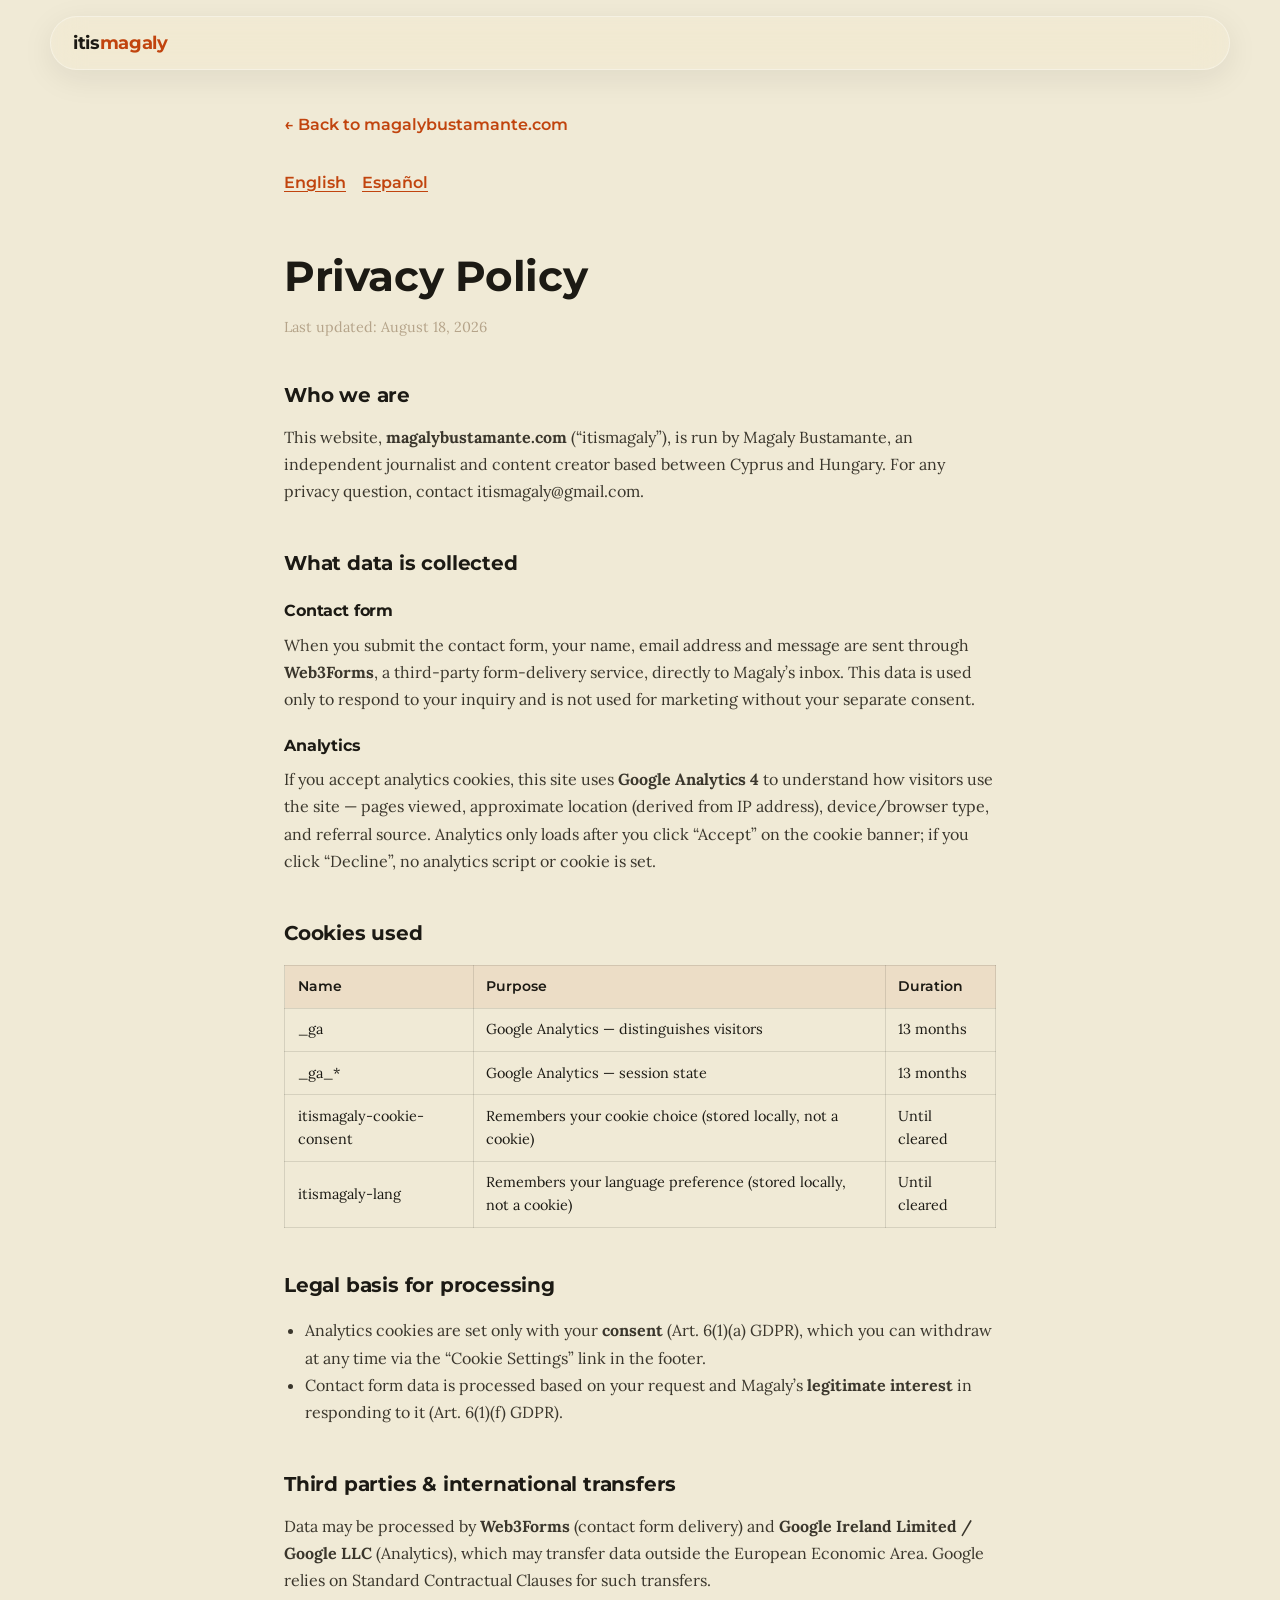
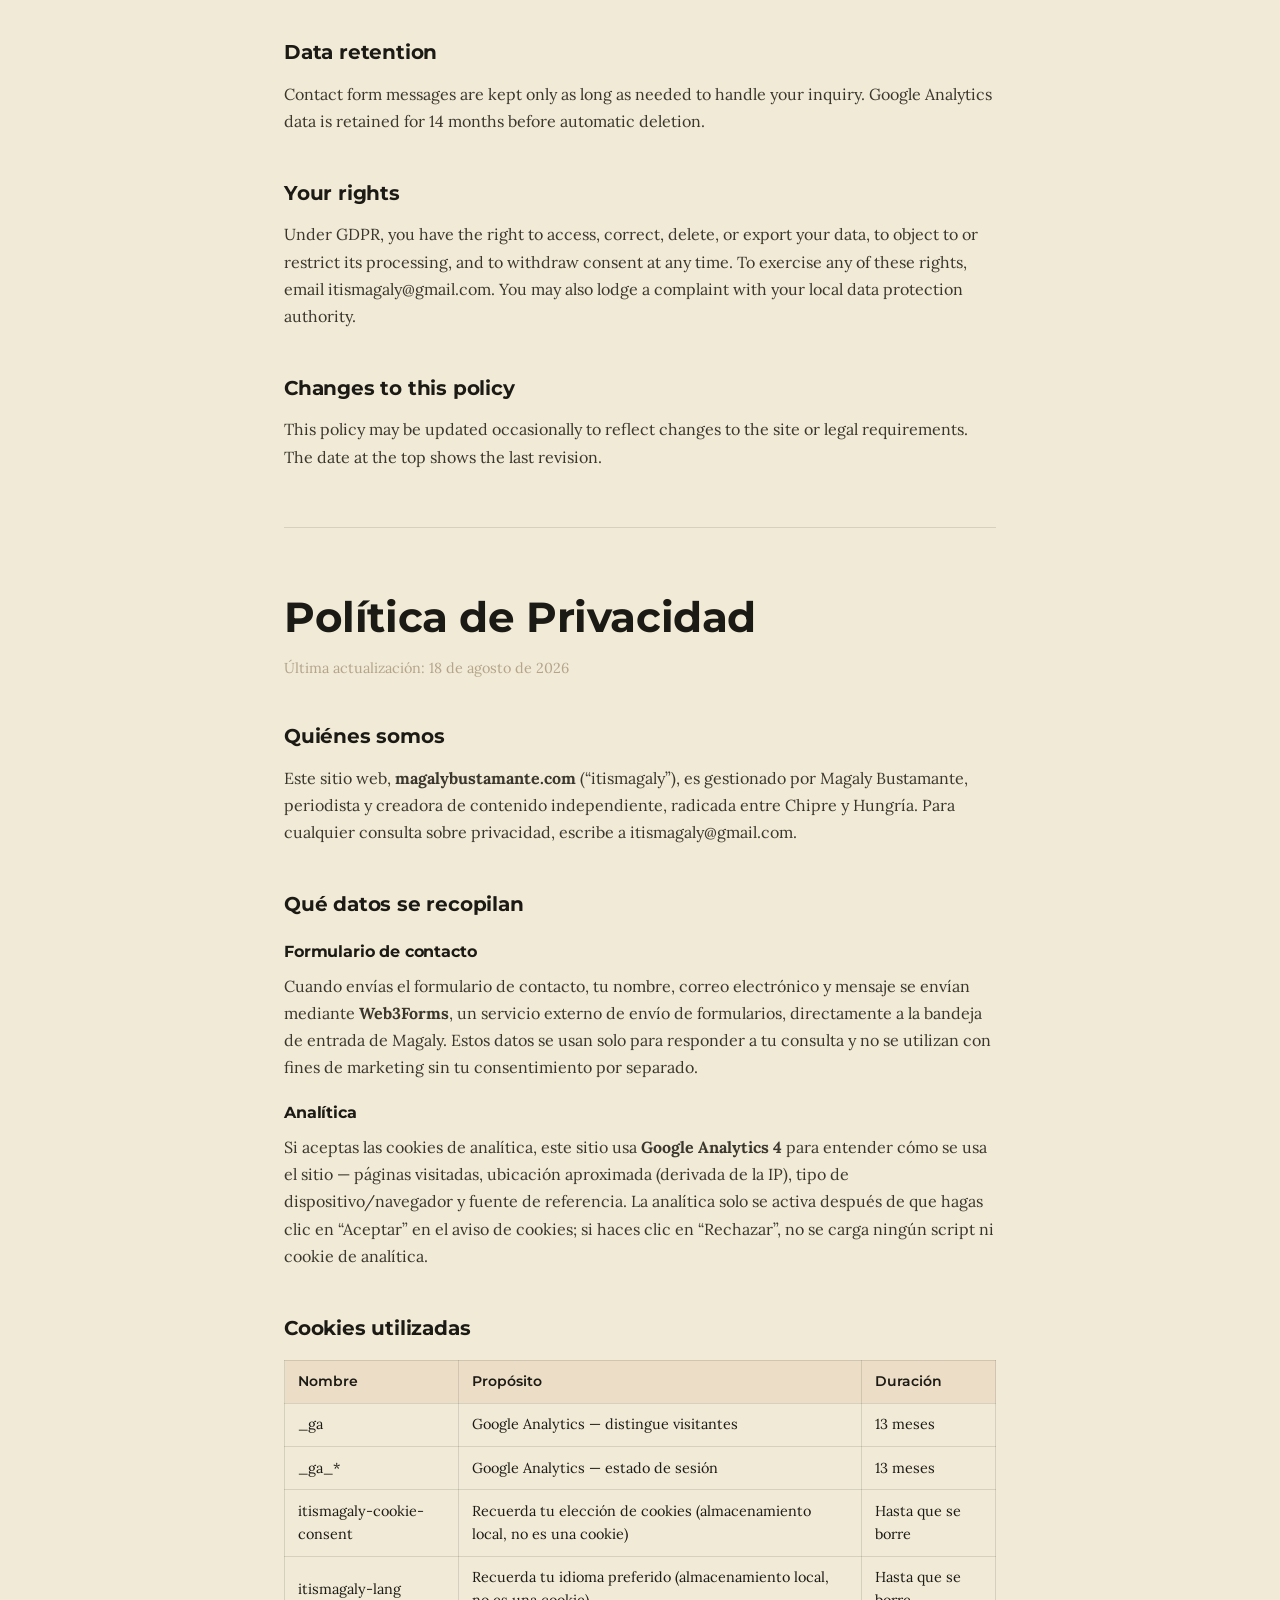
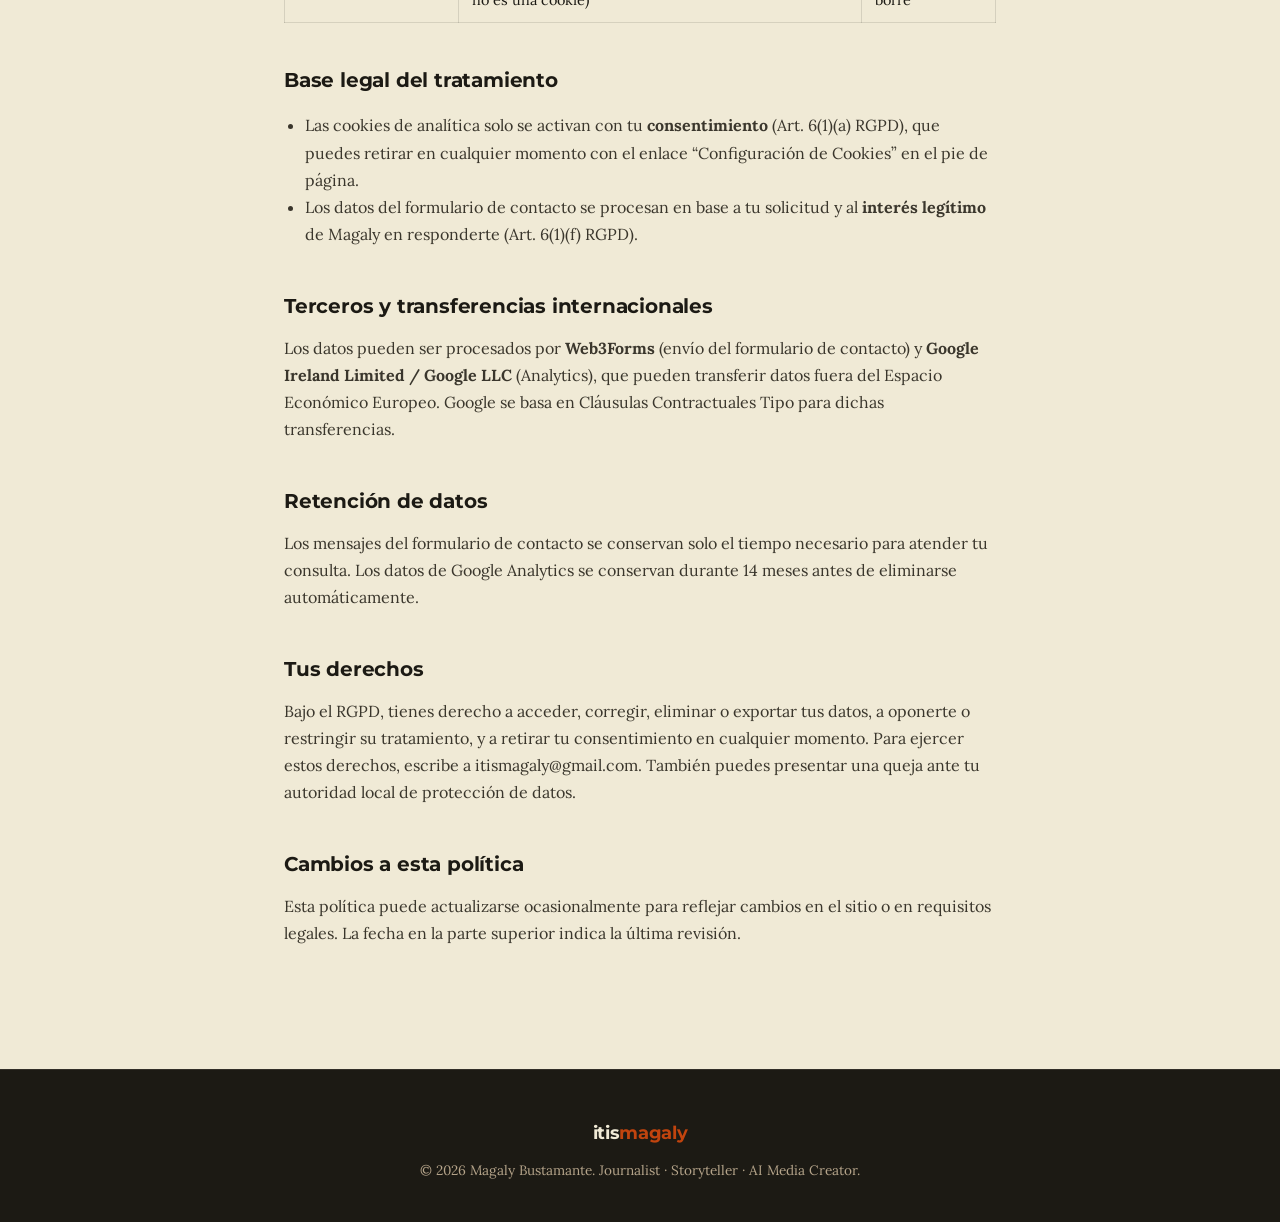
==== privacy.html @ 62719ede "Add GDPR cookie consent and Privacy Policy page Google Analytics now only loads after the visitor ex" ====
<!DOCTYPE html>
<html lang="en">
<head>
<meta charset="UTF-8">
<meta name="viewport" content="width=device-width, initial-scale=1.0">
<title>Privacy Policy — itismagaly</title>
<meta name="description" content="Privacy Policy and cookie information for magalybustamante.com — how Magaly Bustamante collects and uses your data.">
<meta name="robots" content="noindex, follow">
<link rel="canonical" href="https://www.magalybustamante.com/privacy.html">

<link rel="icon" href="/favicon.ico" sizes="any">
<link rel="icon" type="image/png" sizes="32x32" href="/assets/favicon/favicon-32x32.png">
<link rel="apple-touch-icon" sizes="180x180" href="/assets/favicon/apple-touch-icon.png">
<link rel="manifest" href="/site.webmanifest">
<meta name="theme-color" content="#1C1A14">

<link rel="preconnect" href="https://fonts.googleapis.com">
<link rel="preconnect" href="https://fonts.gstatic.com" crossorigin>
<link href="https://fonts.googleapis.com/css2?family=Montserrat:wght@400;500;600;700;800&family=Lora:ital,wght@0,400;0,500;1,400;1,500&display=swap" rel="stylesheet">
<link rel="stylesheet" href="styles.css">
<style>
  .legal-wrap { max-width: 760px; margin: 0 auto; padding: 7rem 1.5rem 5rem; }
  .legal-wrap h1 { font-family: var(--font-head); font-size: clamp(2rem, 4vw, 2.6rem); margin-bottom: 0.4rem; }
  .legal-updated { color: var(--sand); font-size: 0.9rem; margin-bottom: 2.5rem; }
  .lang-jump { display: flex; gap: 1rem; margin-bottom: 3rem; font-family: var(--font-head); font-weight: 600; }
  .lang-jump a { color: var(--terracotta); text-decoration: underline; text-underline-offset: 3px; }
  .legal-section { margin-bottom: 2.6rem; }
  .legal-section h2 { font-family: var(--font-head); font-size: 1.25rem; margin-bottom: 0.8rem; color: var(--ink); }
  .legal-section h3 { font-family: var(--font-head); font-size: 1rem; margin: 1.2rem 0 0.5rem; color: var(--ink); }
  .legal-section p, .legal-section li { line-height: 1.7; color: #3a362c; }
  .legal-section ul { padding-left: 1.3rem; }
  .legal-table { width: 100%; border-collapse: collapse; margin: 1rem 0; font-size: 0.9rem; }
  .legal-table th, .legal-table td { text-align: left; padding: 0.6rem 0.8rem; border: 1px solid rgba(28,26,20,0.12); }
  .legal-table th { background: rgba(193,68,14,0.08); font-family: var(--font-head); font-weight: 600; }
  .legal-divider { border: none; border-top: 1px solid rgba(28,26,20,0.12); margin: 3.5rem 0; }
  .back-link { display: inline-block; margin-bottom: 2rem; font-family: var(--font-head); font-weight: 600; color: var(--terracotta); }
</style>
</head>
<body>

<header class="nav-wrap">
  <nav class="nav glass" id="nav">
    <a href="/" class="logo">itis<span>magaly</span></a>
  </nav>
</header>

<main class="legal-wrap">
  <a href="/" class="back-link">&larr; Back to magalybustamante.com</a>

  <div class="lang-jump">
    <a href="#en">English</a>
    <a href="#es">Español</a>
  </div>

  <section id="en">
    <h1>Privacy Policy</h1>
    <p class="legal-updated">Last updated: August 18, 2026</p>

    <div class="legal-section">
      <h2>Who we are</h2>
      <p>This website, <strong>magalybustamante.com</strong> (&ldquo;itismagaly&rdquo;), is run by Magaly Bustamante, an independent journalist and content creator based between Cyprus and Hungary. For any privacy question, contact <a href="mailto:itismagaly@gmail.com">itismagaly@gmail.com</a>.</p>
    </div>

    <div class="legal-section">
      <h2>What data is collected</h2>
      <h3>Contact form</h3>
      <p>When you submit the contact form, your name, email address and message are sent through <strong>Web3Forms</strong>, a third-party form-delivery service, directly to Magaly&rsquo;s inbox. This data is used only to respond to your inquiry and is not used for marketing without your separate consent.</p>
      <h3>Analytics</h3>
      <p>If you accept analytics cookies, this site uses <strong>Google Analytics 4</strong> to understand how visitors use the site &mdash; pages viewed, approximate location (derived from IP address), device/browser type, and referral source. Analytics only loads after you click &ldquo;Accept&rdquo; on the cookie banner; if you click &ldquo;Decline&rdquo;, no analytics script or cookie is set.</p>
    </div>

    <div class="legal-section">
      <h2>Cookies used</h2>
      <table class="legal-table">
        <thead><tr><th>Name</th><th>Purpose</th><th>Duration</th></tr></thead>
        <tbody>
          <tr><td>_ga</td><td>Google Analytics — distinguishes visitors</td><td>13 months</td></tr>
          <tr><td>_ga_*</td><td>Google Analytics — session state</td><td>13 months</td></tr>
          <tr><td>itismagaly-cookie-consent</td><td>Remembers your cookie choice (stored locally, not a cookie)</td><td>Until cleared</td></tr>
          <tr><td>itismagaly-lang</td><td>Remembers your language preference (stored locally, not a cookie)</td><td>Until cleared</td></tr>
        </tbody>
      </table>
    </div>

    <div class="legal-section">
      <h2>Legal basis for processing</h2>
      <ul>
        <li>Analytics cookies are set only with your <strong>consent</strong> (Art. 6(1)(a) GDPR), which you can withdraw at any time via the &ldquo;Cookie Settings&rdquo; link in the footer.</li>
        <li>Contact form data is processed based on your request and Magaly&rsquo;s <strong>legitimate interest</strong> in responding to it (Art. 6(1)(f) GDPR).</li>
      </ul>
    </div>

    <div class="legal-section">
      <h2>Third parties &amp; international transfers</h2>
      <p>Data may be processed by <strong>Web3Forms</strong> (contact form delivery) and <strong>Google Ireland Limited / Google LLC</strong> (Analytics), which may transfer data outside the European Economic Area. Google relies on Standard Contractual Clauses for such transfers.</p>
    </div>

    <div class="legal-section">
      <h2>Data retention</h2>
      <p>Contact form messages are kept only as long as needed to handle your inquiry. Google Analytics data is retained for 14 months before automatic deletion.</p>
    </div>

    <div class="legal-section">
      <h2>Your rights</h2>
      <p>Under GDPR, you have the right to access, correct, delete, or export your data, to object to or restrict its processing, and to withdraw consent at any time. To exercise any of these rights, email <a href="mailto:itismagaly@gmail.com">itismagaly@gmail.com</a>. You may also lodge a complaint with your local data protection authority.</p>
    </div>

    <div class="legal-section">
      <h2>Changes to this policy</h2>
      <p>This policy may be updated occasionally to reflect changes to the site or legal requirements. The date at the top shows the last revision.</p>
    </div>
  </section>

  <hr class="legal-divider">

  <section id="es">
    <h1>Política de Privacidad</h1>
    <p class="legal-updated">Última actualización: 18 de agosto de 2026</p>

    <div class="legal-section">
      <h2>Quiénes somos</h2>
      <p>Este sitio web, <strong>magalybustamante.com</strong> (&ldquo;itismagaly&rdquo;), es gestionado por Magaly Bustamante, periodista y creadora de contenido independiente, radicada entre Chipre y Hungría. Para cualquier consulta sobre privacidad, escribe a <a href="mailto:itismagaly@gmail.com">itismagaly@gmail.com</a>.</p>
    </div>

    <div class="legal-section">
      <h2>Qué datos se recopilan</h2>
      <h3>Formulario de contacto</h3>
      <p>Cuando envías el formulario de contacto, tu nombre, correo electrónico y mensaje se envían mediante <strong>Web3Forms</strong>, un servicio externo de envío de formularios, directamente a la bandeja de entrada de Magaly. Estos datos se usan solo para responder a tu consulta y no se utilizan con fines de marketing sin tu consentimiento por separado.</p>
      <h3>Analítica</h3>
      <p>Si aceptas las cookies de analítica, este sitio usa <strong>Google Analytics 4</strong> para entender cómo se usa el sitio &mdash; páginas visitadas, ubicación aproximada (derivada de la IP), tipo de dispositivo/navegador y fuente de referencia. La analítica solo se activa después de que hagas clic en &ldquo;Aceptar&rdquo; en el aviso de cookies; si haces clic en &ldquo;Rechazar&rdquo;, no se carga ningún script ni cookie de analítica.</p>
    </div>

    <div class="legal-section">
      <h2>Cookies utilizadas</h2>
      <table class="legal-table">
        <thead><tr><th>Nombre</th><th>Propósito</th><th>Duración</th></tr></thead>
        <tbody>
          <tr><td>_ga</td><td>Google Analytics — distingue visitantes</td><td>13 meses</td></tr>
          <tr><td>_ga_*</td><td>Google Analytics — estado de sesión</td><td>13 meses</td></tr>
          <tr><td>itismagaly-cookie-consent</td><td>Recuerda tu elección de cookies (almacenamiento local, no es una cookie)</td><td>Hasta que se borre</td></tr>
          <tr><td>itismagaly-lang</td><td>Recuerda tu idioma preferido (almacenamiento local, no es una cookie)</td><td>Hasta que se borre</td></tr>
        </tbody>
      </table>
    </div>

    <div class="legal-section">
      <h2>Base legal del tratamiento</h2>
      <ul>
        <li>Las cookies de analítica solo se activan con tu <strong>consentimiento</strong> (Art. 6(1)(a) RGPD), que puedes retirar en cualquier momento con el enlace &ldquo;Configuración de Cookies&rdquo; en el pie de página.</li>
        <li>Los datos del formulario de contacto se procesan en base a tu solicitud y al <strong>interés legítimo</strong> de Magaly en responderte (Art. 6(1)(f) RGPD).</li>
      </ul>
    </div>

    <div class="legal-section">
      <h2>Terceros y transferencias internacionales</h2>
      <p>Los datos pueden ser procesados por <strong>Web3Forms</strong> (envío del formulario de contacto) y <strong>Google Ireland Limited / Google LLC</strong> (Analytics), que pueden transferir datos fuera del Espacio Económico Europeo. Google se basa en Cláusulas Contractuales Tipo para dichas transferencias.</p>
    </div>

    <div class="legal-section">
      <h2>Retención de datos</h2>
      <p>Los mensajes del formulario de contacto se conservan solo el tiempo necesario para atender tu consulta. Los datos de Google Analytics se conservan durante 14 meses antes de eliminarse automáticamente.</p>
    </div>

    <div class="legal-section">
      <h2>Tus derechos</h2>
      <p>Bajo el RGPD, tienes derecho a acceder, corregir, eliminar o exportar tus datos, a oponerte o restringir su tratamiento, y a retirar tu consentimiento en cualquier momento. Para ejercer estos derechos, escribe a <a href="mailto:itismagaly@gmail.com">itismagaly@gmail.com</a>. También puedes presentar una queja ante tu autoridad local de protección de datos.</p>
    </div>

    <div class="legal-section">
      <h2>Cambios a esta política</h2>
      <p>Esta política puede actualizarse ocasionalmente para reflejar cambios en el sitio o en requisitos legales. La fecha en la parte superior indica la última revisión.</p>
    </div>
  </section>
</main>

<footer class="footer">
  <a href="/" class="logo logo-footer">itis<span>magaly</span></a>
  <p>&copy; 2026 Magaly Bustamante. Journalist &middot; Storyteller &middot; AI Media Creator.</p>
</footer>

</body>
</html>
---- styles.css ----
/* ==========================================================================
   itismagaly — brand tokens
   ========================================================================== */
:root {
  /* Primary palette */
  --ink: #1C1A14;
  --terracotta: #C1440E;
  --limestone: #F0EAD6;
  --forest: #3D6B4F;
  --sand: #B5A48A;

  /* Secondary palette */
  --aegean: #2B4A6A;
  --dust: #D4B896;
  --ember: #7A3B1E;
  --sage: #8FAE8B;
  --mist: #E8E2D5;

  --white: #FDFCF9;

  --font-head: 'Montserrat', sans-serif;
  --font-body: 'Lora', serif;

  --container: 1180px;
  --gap: clamp(1.25rem, 3vw, 2.5rem);
  --radius: 18px;
  --ease: cubic-bezier(0.16, 1, 0.3, 1);
}

* { box-sizing: border-box; }
html { scroll-behavior: smooth; }

body {
  margin: 0;
  background: var(--limestone);
  color: var(--ink);
  font-family: var(--font-body);
  font-size: 16px;
  line-height: 1.6;
  -webkit-font-smoothing: antialiased;
  overflow-x: hidden;
}

@media (prefers-reduced-motion: reduce) {
  html { scroll-behavior: auto; }
  * { animation-duration: 0.01ms !important; transition-duration: 0.01ms !important; }
}

h1, h2, h3, h4 {
  font-family: var(--font-head);
  margin: 0;
  letter-spacing: -0.01em;
  color: var(--ink);
}

p { margin: 0 0 1em; }
a { color: inherit; text-decoration: none; }
img { max-width: 100%; display: block; }

.italic-line {
  font-style: italic;
  color: var(--ember);
}

/* film-grain / texture overlay for depth */
.grain {
  position: fixed;
  inset: 0;
  pointer-events: none;
  z-index: 999;
  opacity: 0.035;
  mix-blend-mode: multiply;
  background-image: url("data:image/svg+xml,%3Csvg xmlns='http://www.w3.org/2000/svg' width='120' height='120'%3E%3Cfilter id='n'%3E%3CfeTurbulence type='fractalNoise' baseFrequency='0.9' numOctaves='2' stitchTiles='stitch'/%3E%3C/filter%3E%3Crect width='100%25' height='100%25' filter='url(%23n)'/%3E%3C/svg%3E");
}

/* scroll progress indicator */
.scroll-progress {
  position: fixed;
  top: 0; left: 0;
  height: 3px;
  width: 0%;
  background: linear-gradient(90deg, var(--terracotta), var(--forest));
  z-index: 1000;
  transition: width 0.12s linear;
}

/* ==========================================================================
   Utility
   ========================================================================== */
.kicker {
  font-family: var(--font-head);
  font-weight: 600;
  font-size: 0.8rem;
  letter-spacing: 0.14em;
  text-transform: uppercase;
  color: var(--terracotta);
  margin-bottom: 0.9rem;
}
.kicker-light { color: var(--dust); }

.section-head { max-width: 640px; margin: 0 auto 3.5rem; text-align: center; }
.section-head h2 { font-size: clamp(2rem, 4vw, 2.75rem); font-weight: 700; }
.section-sub { margin-top: 0.9rem; color: var(--ember); font-size: 1.05rem; }
.section-head-light h2 { color: var(--white); }

.glass {
  background: rgba(240, 234, 214, 0.55);
  backdrop-filter: blur(16px) saturate(140%);
  -webkit-backdrop-filter: blur(16px) saturate(140%);
  border: 1px solid rgba(253, 252, 249, 0.4);
  box-shadow: 0 8px 32px rgba(28, 26, 20, 0.08);
}

.btn {
  display: inline-flex;
  align-items: center;
  gap: 0.5rem;
  font-family: var(--font-head);
  font-weight: 600;
  font-size: 0.95rem;
  padding: 0.95rem 2rem;
  border-radius: 999px;
  border: none;
  cursor: pointer;
  transition: transform 0.35s var(--ease), box-shadow 0.35s var(--ease), background 0.3s;
}
.btn-primary {
  position: relative;
  overflow: hidden;
  background: var(--terracotta);
  color: var(--white);
}
.btn-primary:hover { transform: translateY(-2px); background: #d24f16; }
.btn-primary::before {
  content: '';
  position: absolute;
  top: 0;
  left: -60%;
  width: 40%;
  height: 100%;
  background: linear-gradient(120deg, transparent, rgba(255, 255, 255, 0.4), transparent);
  transform: skewX(-20deg);
  transition: left 0.65s var(--ease);
}
.btn-primary:hover::before { left: 130%; }
.btn-glow {
  box-shadow: 0 0 0 0 rgba(193, 68, 14, 0.55);
  animation: glow-pulse 2.8s ease-in-out infinite;
}
.btn-glow:hover {
  box-shadow: 0 0 28px 6px rgba(193, 68, 14, 0.55), 0 0 60px 10px rgba(193, 68, 14, 0.25);
  animation: none;
}
@keyframes glow-pulse {
  0%, 100% { box-shadow: 0 0 0 0 rgba(193, 68, 14, 0.35); }
  50% { box-shadow: 0 0 20px 4px rgba(193, 68, 14, 0.3); }
}
.btn-ghost {
  background: transparent;
  color: var(--limestone);
  border: 1px solid rgba(240, 234, 214, 0.35);
}
.btn-ghost:hover { border-color: var(--limestone); transform: translateY(-2px); }
.btn-block { width: 100%; justify-content: center; }

.reveal {
  opacity: 0;
  transform: translateY(28px) scale(0.97);
  transition: opacity 0.8s var(--ease), transform 0.8s var(--ease);
}
.reveal.in-view { opacity: 1; transform: translateY(0) scale(1); }

/* ==========================================================================
   Nav
   ========================================================================== */
.nav-wrap {
  position: fixed;
  top: 0; left: 0; right: 0;
  z-index: 100;
  display: flex;
  justify-content: center;
  padding: 1rem clamp(1rem, 4vw, 2rem) 0;
}
.nav {
  width: 100%;
  max-width: var(--container);
  display: flex;
  align-items: center;
  justify-content: space-between;
  padding: 0.7rem 1rem 0.7rem 1.4rem;
  border-radius: 999px;
  transition: box-shadow 0.3s;
}
.logo {
  font-family: var(--font-head);
  font-weight: 700;
  font-size: 1.15rem;
  color: var(--ink);
  letter-spacing: -0.02em;
}
.logo span { color: var(--terracotta); }

.nav-links {
  list-style: none;
  display: flex;
  align-items: center;
  gap: 2rem;
  margin: 0;
  padding: 0;
}
.nav-link {
  font-family: var(--font-head);
  font-weight: 500;
  font-size: 0.9rem;
  color: var(--ink);
  position: relative;
  padding: 0.4rem 0.1rem;
}
.nav-link::after {
  content: '';
  position: absolute;
  left: 0; bottom: -2px;
  width: 0; height: 2px;
  background: var(--terracotta);
  transition: width 0.3s var(--ease);
}
.nav-link:hover::after { width: 100%; }
.nav-link.active { color: var(--terracotta); }
.nav-link.active::after { width: 100%; }
.nav-cta {
  background: var(--ink);
  color: var(--limestone) !important;
  padding: 0.55rem 1.3rem;
  border-radius: 999px;
}
.nav-cta::after { display: none; }
.nav-cta:hover { background: var(--terracotta); }

.nav-toggle {
  display: none;
  flex-direction: column;
  gap: 5px;
  background: none;
  border: none;
  cursor: pointer;
  padding: 0.5rem;
}
.nav-toggle span {
  width: 22px; height: 2px;
  background: var(--ink);
  border-radius: 2px;
  transition: transform 0.3s var(--ease), opacity 0.3s;
}

/* ==========================================================================
   Language toggle
   ========================================================================== */
.lang-item {
  display: flex;
  align-items: center;
}
.lang-toggle {
  display: inline-flex;
  align-items: center;
  gap: 0.5rem;
  font-family: var(--font-head);
  font-weight: 600;
  font-size: 0.8rem;
  letter-spacing: 0.02em;
  color: var(--ink);
  background: transparent;
  border: 1.5px solid rgba(28, 26, 20, 0.15);
  border-radius: 999px;
  padding: 0.35rem 0.9rem 0.35rem 0.45rem;
  cursor: pointer;
  transition: border-color 0.3s var(--ease), background 0.3s var(--ease), transform 0.2s var(--ease);
}
.lang-toggle:hover {
  border-color: var(--terracotta);
  background: rgba(193, 68, 14, 0.08);
}
.lang-toggle:active { transform: scale(0.95); }

.lang-flag {
  display: flex;
  width: 21px;
  height: 14px;
  border-radius: 3px;
  overflow: hidden;
  flex-shrink: 0;
  box-shadow: 0 0 0 1px rgba(28, 26, 20, 0.15);
}
.flag-icon {
  display: none;
  width: 100%;
  height: 100%;
}
.flag-icon.is-active { display: block; }

.lang-code {
  min-width: 1.4em;
  text-align: left;
}

/* ==========================================================================
   Hero — static, text over animated background blobs
   ========================================================================== */
.hero {
  position: relative;
  min-height: 100vh;
  display: flex;
  flex-direction: column;
  align-items: center;
  justify-content: center;
  gap: clamp(1.25rem, 4vw, 2rem);
  text-align: center;
  background: radial-gradient(ellipse at 30% 20%, #241f16 0%, var(--ink) 55%, #120f0a 100%);
  overflow: hidden;
  padding: 7rem 1.5rem 4rem;
}

.hero-blobs {
  position: absolute;
  inset: 0;
  z-index: 0;
  transform: translate(calc(var(--px, 0) * 1px), calc(var(--py, 0) * 1px));
  transition: transform 0.6s var(--ease);
}
.blob {
  position: absolute;
  border-radius: 50%;
  filter: blur(90px);
  opacity: 0.35;
  will-change: transform;
}
.blob-terracotta { width: 460px; height: 460px; background: var(--terracotta); top: -120px; left: 8%; animation: float-a 16s ease-in-out infinite; }
.blob-aegean { width: 380px; height: 380px; background: var(--aegean); bottom: -100px; right: 6%; opacity: 0.4; animation: float-b 20s ease-in-out infinite; }
.blob-forest { width: 320px; height: 320px; background: var(--forest); bottom: 20%; left: 40%; opacity: 0.3; animation: float-c 18s ease-in-out infinite; }

@keyframes float-a { 0%,100% { transform: translate(0,0); } 50% { transform: translate(40px, 60px); } }
@keyframes float-b { 0%,100% { transform: translate(0,0); } 50% { transform: translate(-50px, -30px); } }
@keyframes float-c { 0%,100% { transform: translate(0,0); } 50% { transform: translate(30px, -50px); } }

.eyebrow,
.hero-title,
.hero-sub,
.hero-cta {
  position: relative;
  z-index: 2;
  animation: hero-fade-up 0.8s var(--ease) both;
}
.eyebrow { animation-delay: 0.05s; }
.hero-title { animation-delay: 0.15s; }
.hero-sub { animation-delay: 0.3s; }
.hero-cta { animation-delay: 0.45s; }

@keyframes hero-fade-up {
  from { opacity: 0; transform: translateY(16px); }
  to { opacity: 1; transform: translateY(0); }
}

.eyebrow {
  font-family: var(--font-head);
  font-weight: 500;
  color: var(--sand);
  letter-spacing: 0.04em;
  font-size: 0.95rem;
}
.eyebrow span { color: var(--limestone); font-weight: 600; }

.hero-title {
  max-width: 800px;
  font-size: clamp(2.2rem, 7vw, 4rem);
  font-weight: 800;
  line-height: 1.05;
  color: var(--limestone);
  text-shadow: 0 2px 20px rgba(0, 0, 0, 0.5);
}
.accent-text { color: var(--terracotta); }

.hero-sub {
  margin: 0 auto;
  max-width: 540px;
  color: var(--sand);
  font-size: 1.1rem;
  font-style: italic;
}

.hero-cta {
  display: flex;
  gap: 1rem;
  justify-content: center;
  flex-wrap: wrap;
}

.scroll-cue {
  position: absolute;
  bottom: 2rem;
  left: 50%;
  transform: translateX(-50%);
  display: flex;
  flex-direction: column;
  align-items: center;
  gap: 0.5rem;
  color: var(--sand);
  z-index: 2;
}
.scroll-cue span {
  width: 1px; height: 34px;
  background: linear-gradient(var(--sand), transparent);
  animation: cue-move 1.8s ease-in-out infinite;
}
.scroll-cue small { font-family: var(--font-head); font-size: 0.7rem; letter-spacing: 0.12em; text-transform: uppercase; }
@keyframes cue-move { 0% { opacity: 0; transform: scaleY(0.4); } 50% { opacity: 1; } 100% { opacity: 0; transform: scaleY(1); } }

/* ==========================================================================
   About — asymmetric
   ========================================================================== */
.about {
  padding: 8rem clamp(1.5rem, 6vw, 5rem);
  max-width: var(--container);
  margin: 0 auto;
}

.about-grid {
  display: grid;
  grid-template-columns: 0.85fr 1.3fr;
  gap: clamp(2rem, 5vw, 5rem);
  align-items: start;
}

.about-figure {
  position: sticky;
  top: 7rem;
  display: flex;
  flex-direction: column;
  gap: 1.5rem;
}

.portrait {
  position: relative;
  border-radius: var(--radius);
  overflow: hidden;
  aspect-ratio: 3 / 4;
  border: 1px solid var(--mist);
  box-shadow: 0 20px 45px rgba(28, 26, 20, 0.16);
}
.portrait::after {
  content: '';
  position: absolute;
  left: 0; right: 0; bottom: 0;
  height: 6px;
  background: var(--terracotta);
}
.portrait img {
  width: 100%;
  height: 100%;
  object-fit: cover;
  object-position: top center;
}

.about-meta {
  display: flex;
  flex-direction: column;
  gap: 1.5rem;
}

.stat-card {
  border-radius: var(--radius);
  padding: 2.4rem 1.8rem;
  text-align: center;
  border: 1px solid var(--mist);
  background: linear-gradient(160deg, var(--mist) 0%, rgba(232, 226, 213, 0.4) 100%);
  transition: transform 0.4s var(--ease), box-shadow 0.4s var(--ease);
}
.stat-card:hover {
  transform: translateY(-4px);
  box-shadow: 0 16px 32px rgba(28, 26, 20, 0.12);
}
.stat-num {
  display: block;
  font-family: var(--font-head);
  font-weight: 800;
  font-size: 4rem;
  color: var(--terracotta);
  line-height: 1;
}
.stat-num small { font-size: 2rem; }
.stat-label {
  display: block;
  margin-top: 0.7rem;
  font-family: var(--font-head);
  font-size: 0.85rem;
  font-weight: 500;
  color: var(--ember);
}

.place-tags { display: flex; gap: 0.6rem; flex-wrap: wrap; justify-content: center; }
.tag {
  font-family: var(--font-head);
  font-size: 0.75rem;
  font-weight: 600;
  letter-spacing: 0.04em;
  padding: 0.4rem 0.9rem;
  border-radius: 999px;
}
.tag-terracotta { background: var(--terracotta); color: var(--white); }
.tag-limestone { background: var(--mist); color: var(--aegean); border: 1px solid var(--aegean); }
.tag-forest { background: var(--forest); color: var(--white); }

.about-copy .lead {
  font-size: 1.3rem;
  color: var(--ink);
}
.about-copy p { color: #3a362c; }
.about-copy strong { color: var(--terracotta); }

.tool-row {
  margin-top: 2rem;
  display: flex;
  flex-wrap: wrap;
  gap: 0.6rem;
}
.tool-chip {
  font-family: var(--font-head);
  font-size: 0.78rem;
  font-weight: 500;
  color: var(--ink);
  background: var(--mist);
  border: 1px solid rgba(28,26,20,0.08);
  padding: 0.45rem 0.9rem;
  border-radius: 999px;
  transition: background 0.3s, color 0.3s, transform 0.3s;
}
.tool-chip:hover { background: var(--forest); color: var(--white); transform: translateY(-2px); }

/* ==========================================================================
   Work / Portfolio grid
   ========================================================================== */
.work {
  padding: 6rem clamp(1.5rem, 6vw, 5rem) 8rem;
  max-width: var(--container);
  margin: 0 auto;
}

.work-grid {
  display: grid;
  grid-template-columns: repeat(auto-fit, minmax(300px, 1fr));
  gap: var(--gap);
}

.card {
  display: block;
  position: relative;
  border-radius: var(--radius);
  overflow: hidden;
  background: var(--white);
  border: 1px solid var(--mist);
  transition: transform 0.45s var(--ease), box-shadow 0.45s var(--ease);
  cursor: default;
}
a.card { cursor: pointer; }
.card:hover {
  transform: translateY(-8px);
  box-shadow: 0 20px 40px rgba(28, 26, 20, 0.14);
}
.card::after {
  content: '';
  position: absolute;
  inset: 0;
  z-index: 3;
  opacity: 0;
  pointer-events: none;
  background: radial-gradient(320px circle at var(--mx, 50%) var(--my, 50%), rgba(193, 68, 14, 0.16), transparent 70%);
  transition: opacity 0.4s var(--ease);
}
.card:hover::after { opacity: 1; }

.card-media {
  aspect-ratio: 1200 / 630;
  display: block;
  position: relative;
  overflow: hidden;
  background: var(--ink);
}
.card-media img {
  width: 100%;
  height: 100%;
  object-fit: cover;
  transition: transform 0.6s var(--ease);
}
.card:hover .card-media img { transform: scale(1.06); }

.card-media-generated {
  padding: 1.1rem 1.7rem;
  display: flex;
  flex-direction: column;
  justify-content: flex-start;
  background: radial-gradient(ellipse at 75% 20%, #24344a 0%, var(--ink) 60%);
}
.gen-title {
  font-family: var(--font-head);
  font-weight: 800;
  font-size: 1.2rem;
  color: var(--limestone);
  margin: 0.6rem 0 0.3rem;
  line-height: 1.15;
}
.gen-sub {
  font-family: var(--font-body);
  font-style: italic;
  font-size: 0.92rem;
  line-height: 1.3;
  color: var(--sand);
  margin: 0;
  max-width: 90%;
}
.gen-icon {
  position: absolute;
  top: 1.4rem;
  right: 1.5rem;
  font-size: 1.6rem;
  opacity: 0.85;
}
.card:hover .card-media-generated { transform: none; }
.card:hover .gen-title { color: var(--limestone); }

.card-body { padding: 1.5rem 1.5rem 1.8rem; }
.card-body h3 {
  font-size: clamp(1.2rem, 3.5vw, 1.3rem);
  font-weight: 700;
  margin: 0 0 0.7rem;
  line-height: 1.2;
}
.card-body p {
  font-size: clamp(1.05rem, 3vw, 1.15rem);
  line-height: 1.65;
  color: #55503f;
  margin-bottom: 0;
}

/* ==========================================================================
   Media Kit / Stats
   ========================================================================== */
.mediakit {
  background: var(--ink);
  padding: 7rem clamp(1.5rem, 6vw, 5rem);
  position: relative;
}
.mediakit-inner { max-width: var(--container); margin: 0 auto; }

.stats-row {
  display: grid;
  grid-template-columns: repeat(auto-fit, minmax(180px, 1fr));
  gap: 1.5rem;
  margin-bottom: 5rem;
}
.stat-block {
  text-align: center;
  padding: 2rem 1rem;
  border-radius: var(--radius);
  border: 1px solid rgba(240,234,214,0.12);
  background: rgba(240,234,214,0.03);
  transition: border-color 0.3s, background 0.3s, transform 0.4s var(--ease);
}
.stat-block:hover { border-color: var(--terracotta); background: rgba(193,68,14,0.06); transform: translateY(-4px); }
.stat-block-num {
  display: block;
  font-family: var(--font-head);
  font-weight: 800;
  font-size: 3rem;
  color: var(--limestone);
}
.stat-block-num small { color: var(--terracotta); font-size: 1.6rem; }
.stat-block-label {
  display: block;
  margin-top: 0.6rem;
  font-size: 0.85rem;
  color: var(--sand);
  font-family: var(--font-head);
}

.pricing-intro {
  text-align: center;
  max-width: 560px;
  margin: 0 auto 3rem;
  padding-top: 1rem;
  border-top: 1px solid rgba(240,234,214,0.12);
}
.pricing-intro h3 {
  color: var(--limestone);
  font-size: clamp(1.3rem, 2.5vw, 1.7rem);
  font-weight: 700;
  margin-top: 0.6rem;
}

.service-category { margin-bottom: 3.5rem; }
.service-category:last-of-type { margin-bottom: 3rem; }

.service-category-head {
  display: flex;
  align-items: baseline;
  flex-wrap: wrap;
  gap: 0.7rem;
  margin-bottom: 1.5rem;
}
.category-icon { font-size: 1.4rem; }
.service-category-head h4 {
  color: var(--limestone);
  font-size: 1.2rem;
  font-weight: 700;
}
.category-note {
  font-family: var(--font-body);
  font-style: italic;
  font-size: 0.85rem;
  color: var(--sand);
}

.pricing-grid {
  display: grid;
  grid-template-columns: repeat(auto-fit, minmax(250px, 1fr));
  gap: 1.25rem;
}
.price-card {
  position: relative;
  overflow: hidden;
  padding: 1.8rem 1.6rem;
  border-radius: var(--radius);
  background: rgba(240,234,214,0.06);
  border: 1px solid rgba(240,234,214,0.14);
  backdrop-filter: blur(10px);
  transition: transform 0.4s var(--ease), background 0.4s, border-color 0.4s;
}
.price-card:hover { transform: translateY(-6px); background: rgba(240,234,214,0.1); }
.price-card::after {
  content: '';
  position: absolute;
  inset: 0;
  opacity: 0;
  pointer-events: none;
  background: radial-gradient(260px circle at var(--mx, 50%) var(--my, 50%), rgba(193, 68, 14, 0.14), transparent 70%);
  transition: opacity 0.4s var(--ease);
}
.price-card:hover::after { opacity: 1; }
.price-card-featured { border-color: rgba(193,68,14,0.5); }
.price-card-top {
  display: flex;
  flex-wrap: wrap;
  align-items: center;
  justify-content: space-between;
  gap: 0.5rem 1rem;
  margin-bottom: 0.7rem;
}
.price-card h5 {
  color: var(--limestone);
  font-family: var(--font-head);
  font-size: 1rem;
  font-weight: 600;
  margin: 0;
}
.price-tag {
  font-family: var(--font-head);
  font-weight: 700;
  font-size: 1.05rem;
  color: var(--terracotta);
  white-space: nowrap;
}
.price-tag small { font-size: 0.7rem; font-weight: 500; color: var(--sand); }
.price-card p { color: var(--sand); font-size: 0.88rem; margin: 0; line-height: 1.55; }

.services-cta {
  margin-top: 3.5rem;
  display: flex;
  gap: 1rem;
  justify-content: center;
  flex-wrap: wrap;
}

/* ==========================================================================
   Contact
   ========================================================================== */
.contact {
  padding: 8rem clamp(1.5rem, 6vw, 5rem) 6rem;
  max-width: var(--container);
  margin: 0 auto;
}

.contact-grid {
  display: grid;
  grid-template-columns: 0.9fr 1.1fr;
  gap: clamp(2rem, 5vw, 4rem);
  align-items: start;
}

.contact-info { display: flex; flex-direction: column; gap: 1.4rem; padding-top: 0.5rem; }
.contact-line {
  display: flex;
  align-items: center;
  gap: 0.9rem;
  font-family: var(--font-head);
  font-weight: 600;
  font-size: 1.05rem;
  padding-bottom: 1.1rem;
  border-bottom: 1px solid var(--mist);
  transition: color 0.3s, transform 0.3s;
}
.contact-line:not(.contact-line-static):hover { color: var(--terracotta); transform: translateX(6px); }
.contact-line-static { font-weight: 500; font-size: 0.95rem; color: #55503f; }
.contact-icon {
  display: inline-flex;
  align-items: center;
  justify-content: center;
  width: 42px; height: 42px;
  border-radius: 50%;
  background: var(--mist);
  font-size: 1.1rem;
  flex-shrink: 0;
}
.contact-note { margin-top: 1rem; font-size: 1.05rem; }

.contact-form {
  border-radius: var(--radius);
  padding: 2.4rem;
  display: flex;
  flex-direction: column;
  gap: 1.3rem;
}
.form-row { display: flex; flex-direction: column; gap: 0.5rem; }
.form-row label {
  font-family: var(--font-head);
  font-size: 0.8rem;
  font-weight: 600;
  letter-spacing: 0.04em;
  text-transform: uppercase;
  color: var(--ember);
}
.form-row input,
.form-row textarea {
  font-family: var(--font-body);
  font-size: 1rem;
  padding: 0.85rem 1rem;
  border-radius: 10px;
  border: 1px solid rgba(28,26,20,0.15);
  background: rgba(253,252,249,0.6);
  color: var(--ink);
  outline: none;
  transition: border-color 0.3s, box-shadow 0.3s, background 0.3s;
  resize: vertical;
}
.form-row input:focus,
.form-row textarea:focus {
  border-color: var(--terracotta);
  background: var(--white);
  box-shadow: 0 0 0 4px rgba(193, 68, 14, 0.14);
}
.form-status {
  min-height: 1.2em;
  font-family: var(--font-head);
  font-size: 0.85rem;
  font-weight: 500;
  color: var(--forest);
  margin: 0;
  text-align: center;
}
.form-status.error { color: var(--terracotta); }

/* ==========================================================================
   Footer
   ========================================================================== */
.footer {
  background: var(--ink);
  color: var(--sand);
  text-align: center;
  padding: 3rem 1.5rem 2.5rem;
  border-top: 1px solid rgba(240,234,214,0.1);
}
.logo-footer { display: inline-block; margin-bottom: 0.8rem; color: var(--limestone); }
.footer p { margin: 0; font-size: 0.85rem; }

.social-links {
  display: flex;
  justify-content: center;
  gap: 0.9rem;
  margin: 0 0 1.6rem;
}
.social-links a {
  display: flex;
  align-items: center;
  justify-content: center;
  width: 38px;
  height: 38px;
  border-radius: 50%;
  color: var(--sand);
  border: 1px solid rgba(240, 234, 214, 0.16);
  transition: color 0.3s, border-color 0.3s, transform 0.3s var(--ease), background 0.3s;
}
.social-links svg { width: 17px; height: 17px; }
.social-links a:hover {
  color: var(--limestone);
  background: var(--terracotta);
  border-color: var(--terracotta);
  transform: translateY(-3px);
}

.footer-legal {
  margin-top: 1rem !important;
  display: flex;
  justify-content: center;
  align-items: center;
  gap: 0.6rem;
  font-size: 0.78rem !important;
  opacity: 0.75;
}
.footer-legal a,
.footer-legal-btn {
  color: var(--sand);
  text-decoration: underline;
  text-underline-offset: 2px;
}
.footer-legal-btn {
  background: none;
  border: none;
  padding: 0;
  font-family: var(--font-body);
  font-size: 0.78rem;
  cursor: pointer;
}
.footer-legal a:hover,
.footer-legal-btn:hover { color: var(--limestone); }

/* ==========================================================================
   Cookie consent banner
   ========================================================================== */
.cookie-consent {
  position: fixed;
  left: 1rem;
  right: 1rem;
  bottom: 1rem;
  z-index: 500;
  max-width: 640px;
  margin: 0 auto;
  background: var(--ink);
  color: var(--limestone);
  border: 1px solid rgba(240, 234, 214, 0.14);
  border-radius: var(--radius);
  padding: 1.4rem 1.6rem;
  box-shadow: 0 12px 40px rgba(28, 26, 20, 0.35);
  display: none;
  flex-direction: column;
  gap: 1rem;
  font-family: var(--font-body);
}
.cookie-consent.visible { display: flex; }
.cookie-consent p { margin: 0; font-size: 0.9rem; line-height: 1.5; color: var(--sand); }
.cookie-consent a { color: var(--limestone); text-decoration: underline; text-underline-offset: 2px; }
.cookie-consent-actions {
  display: flex;
  justify-content: flex-end;
  gap: 0.7rem;
}
.cookie-consent-actions .btn {
  padding: 0.6rem 1.4rem;
  font-size: 0.85rem;
}
.cookie-consent-actions .btn-ghost { color: var(--limestone); border-color: rgba(240, 234, 214, 0.3); }
@media (max-width: 480px) {
  .cookie-consent { padding: 1.2rem; }
  .cookie-consent-actions { justify-content: stretch; }
  .cookie-consent-actions .btn { flex: 1; }
}

/* ==========================================================================
   Floating actions (WhatsApp + back to top)
   ========================================================================== */
.floating-actions {
  position: fixed;
  right: clamp(1rem, 4vw, 2rem);
  bottom: clamp(1rem, 4vw, 2rem);
  z-index: 200;
  display: flex;
  flex-direction: column;
  align-items: center;
  gap: 0.8rem;
}

.fab {
  display: flex;
  align-items: center;
  justify-content: center;
  border-radius: 50%;
  border: none;
  cursor: pointer;
  text-decoration: none;
  transition: transform 0.3s var(--ease), opacity 0.3s var(--ease), visibility 0.3s;
}

.fab-whatsapp {
  width: 58px;
  height: 58px;
  background: var(--forest);
  color: var(--white);
  box-shadow: 0 8px 24px rgba(28,26,20,0.28);
}
.fab-whatsapp svg { width: 28px; height: 28px; }
.fab-whatsapp:hover { transform: scale(1.08); background: #335c43; }
.fab-whatsapp.btn-glow { animation: glow-pulse-forest 2.8s ease-in-out infinite; }
.fab-whatsapp.btn-glow:hover {
  box-shadow: 0 0 28px 6px rgba(61,107,79,0.5), 0 0 60px 10px rgba(61,107,79,0.22);
  animation: none;
}
@keyframes glow-pulse-forest {
  0%, 100% { box-shadow: 0 8px 24px rgba(28,26,20,0.28); }
  50% { box-shadow: 0 8px 24px rgba(28,26,20,0.28), 0 0 18px 4px rgba(61,107,79,0.4); }
}

.fab-top {
  width: 42px;
  height: 42px;
  background: var(--ink);
  color: var(--limestone);
  opacity: 0;
  visibility: hidden;
  transform: translateY(10px);
  box-shadow: 0 6px 16px rgba(28,26,20,0.2);
}
.fab-top svg { width: 18px; height: 18px; }
.fab-top.visible { opacity: 1; visibility: visible; transform: translateY(0); }
.fab-top:hover { background: var(--terracotta); }

/* ==========================================================================
   Responsive
   ========================================================================== */
@media (max-width: 860px) {
  .about-grid, .contact-grid { grid-template-columns: 1fr; }
  .about-figure { position: static; }
  .portrait { max-width: 320px; margin: 0 auto; }
  .about-meta { flex-direction: row; }
  .stat-card { flex: 1; }
  .place-tags { flex-direction: column; justify-content: center; }
}

@media (max-width: 720px) {
  .nav-toggle { display: flex; }
  .nav-links {
    position: absolute;
    top: calc(100% + 0.8rem);
    left: 0; right: 0;
    flex-direction: column;
    align-items: stretch;
    background: rgba(240, 234, 214, 0.92);
    backdrop-filter: blur(16px);
    border-radius: 20px;
    padding: 1rem;
    gap: 0.3rem;
    box-shadow: 0 12px 30px rgba(28,26,20,0.15);
    opacity: 0;
    visibility: hidden;
    transform: translateY(-10px);
    transition: opacity 0.3s var(--ease), transform 0.3s var(--ease), visibility 0.3s;
  }
  .nav-links.open {
    opacity: 1;
    visibility: visible;
    transform: translateY(0);
  }
  .nav-links li { width: 100%; }
  .nav-link {
    display: block;
    padding: 0.8rem 1rem;
    text-align: center;
    border-radius: 12px;
  }
  .nav-cta { text-align: center; }
  .lang-item { justify-content: center; padding: 0.4rem 0; }
  .nav-toggle.open span:nth-child(1) { transform: translateY(7px) rotate(45deg); }
  .nav-toggle.open span:nth-child(2) { opacity: 0; }
  .nav-toggle.open span:nth-child(3) { transform: translateY(-7px) rotate(-45deg); }

  .about-meta { flex-direction: column; }
}

@media (max-width: 480px) {
  .hero-cta { flex-direction: column; width: 100%; }
  .hero-cta .btn { width: 100%; justify-content: center; }
}
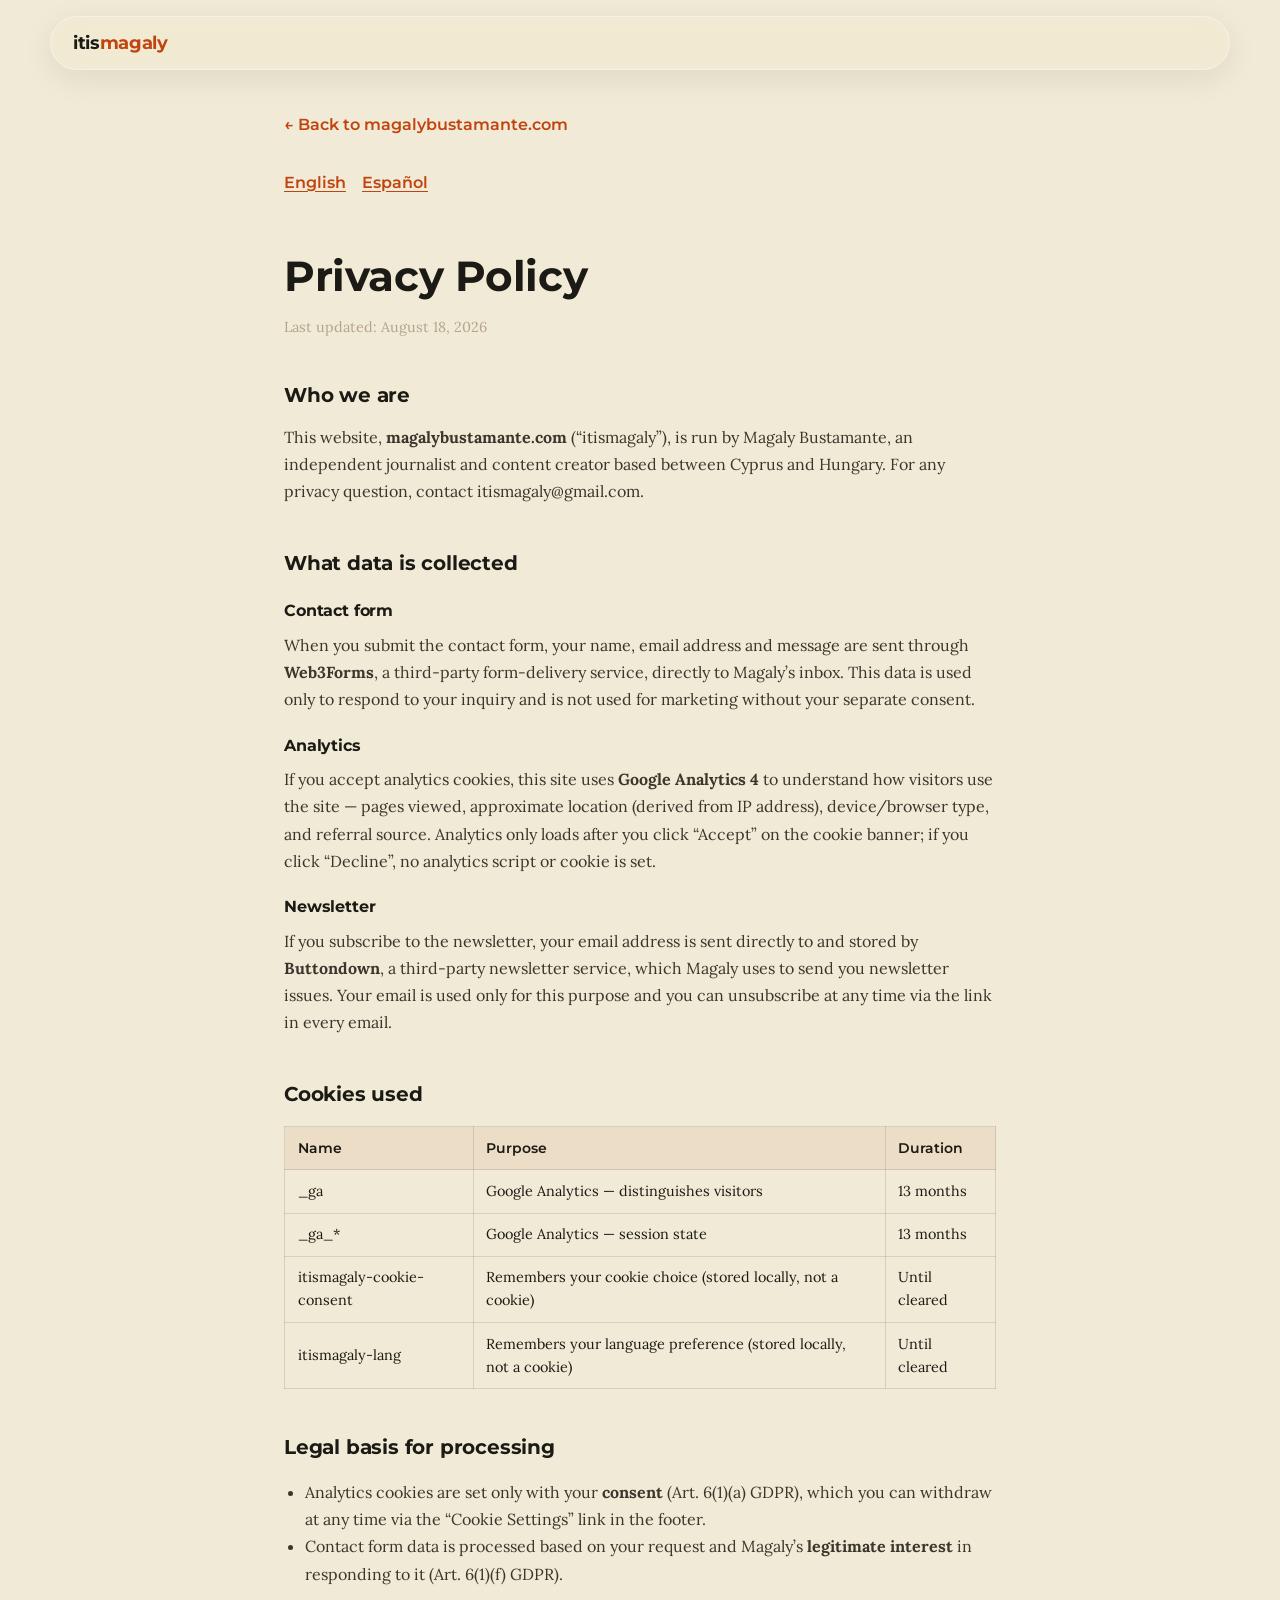
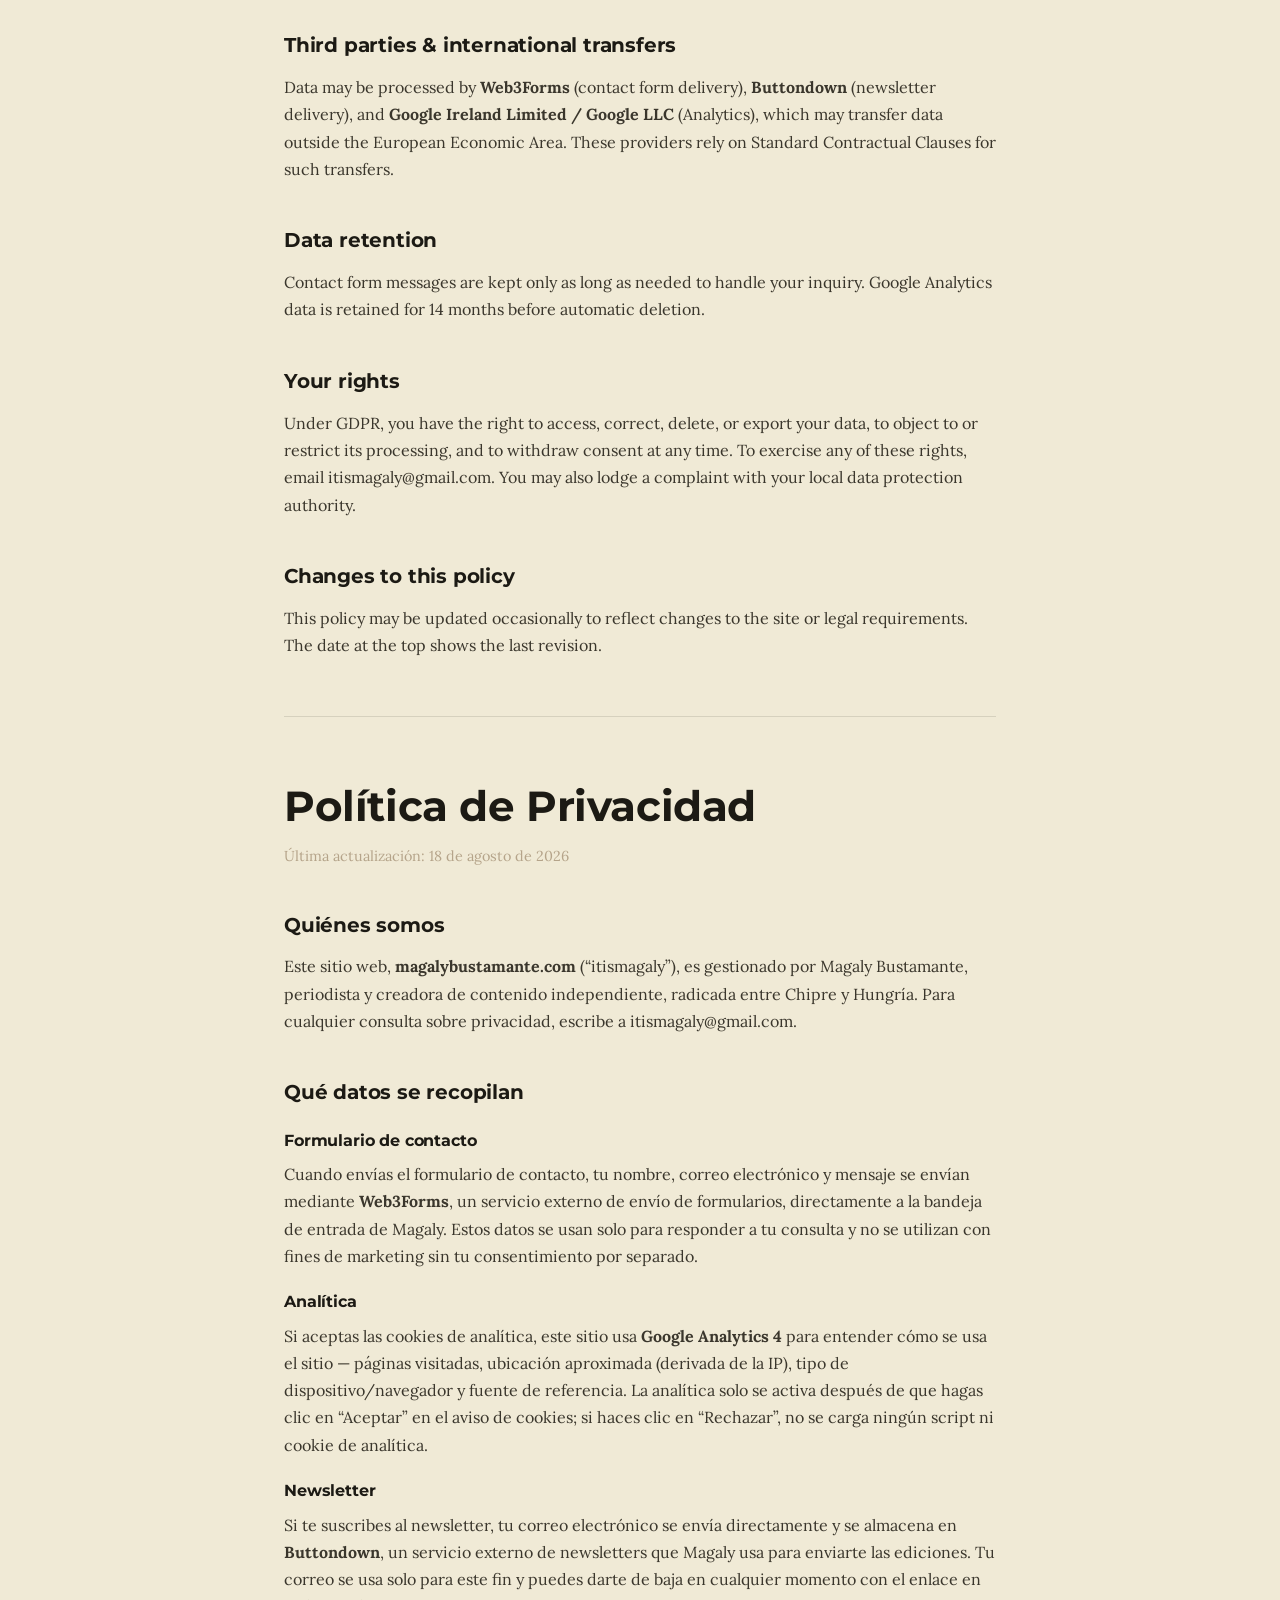
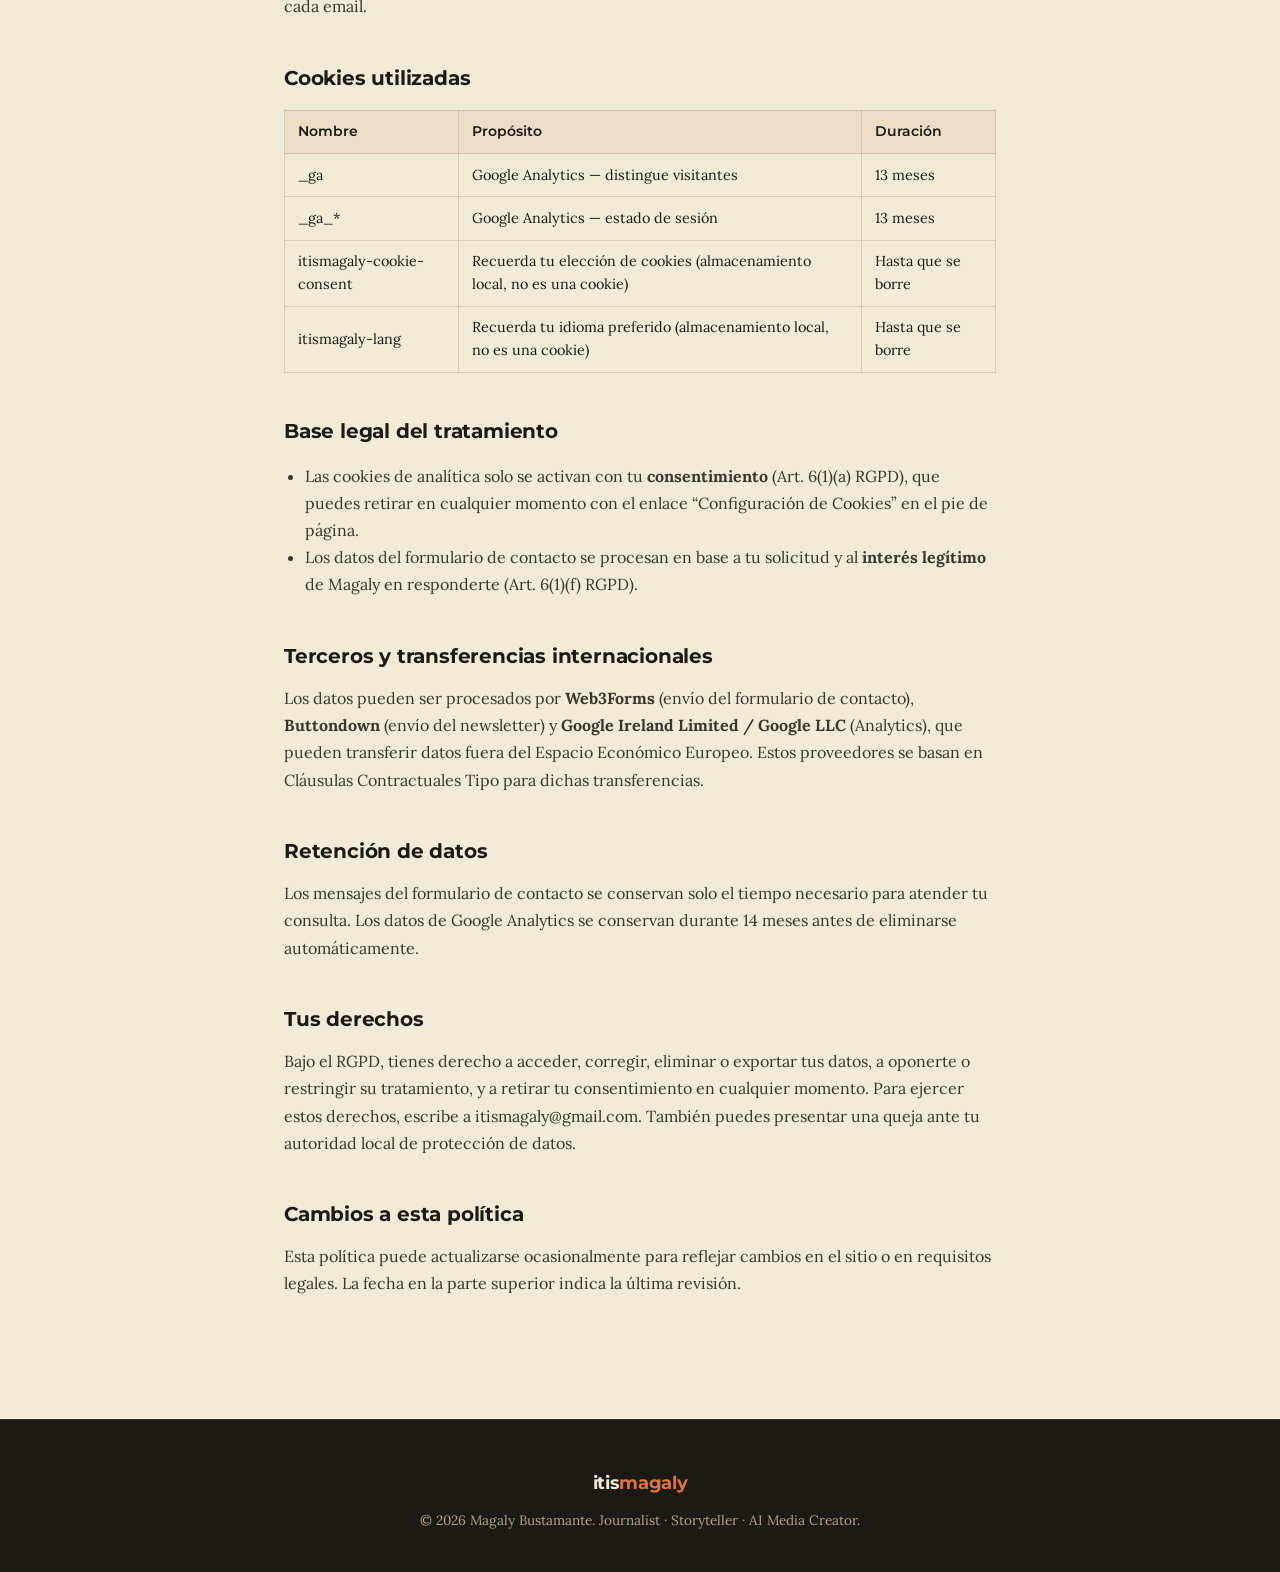
==== commit 139ab8c7: "Add newsletter signup section (Buttondown) Bilingual signup form embedded before the footer, posting" ====
--- a/privacy.html
+++ b/privacy.html
@@ -67,6 +67,8 @@
       <p>When you submit the contact form, your name, email address and message are sent through <strong>Web3Forms</strong>, a third-party form-delivery service, directly to Magaly&rsquo;s inbox. This data is used only to respond to your inquiry and is not used for marketing without your separate consent.</p>
       <h3>Analytics</h3>
       <p>If you accept analytics cookies, this site uses <strong>Google Analytics 4</strong> to understand how visitors use the site &mdash; pages viewed, approximate location (derived from IP address), device/browser type, and referral source. Analytics only loads after you click &ldquo;Accept&rdquo; on the cookie banner; if you click &ldquo;Decline&rdquo;, no analytics script or cookie is set.</p>
+      <h3>Newsletter</h3>
+      <p>If you subscribe to the newsletter, your email address is sent directly to and stored by <strong>Buttondown</strong>, a third-party newsletter service, which Magaly uses to send you newsletter issues. Your email is used only for this purpose and you can unsubscribe at any time via the link in every email.</p>
     </div>
 
     <div class="legal-section">
@@ -92,7 +94,7 @@
 
     <div class="legal-section">
       <h2>Third parties &amp; international transfers</h2>
-      <p>Data may be processed by <strong>Web3Forms</strong> (contact form delivery) and <strong>Google Ireland Limited / Google LLC</strong> (Analytics), which may transfer data outside the European Economic Area. Google relies on Standard Contractual Clauses for such transfers.</p>
+      <p>Data may be processed by <strong>Web3Forms</strong> (contact form delivery), <strong>Buttondown</strong> (newsletter delivery), and <strong>Google Ireland Limited / Google LLC</strong> (Analytics), which may transfer data outside the European Economic Area. These providers rely on Standard Contractual Clauses for such transfers.</p>
     </div>
 
     <div class="legal-section">
@@ -128,6 +130,8 @@
       <p>Cuando envías el formulario de contacto, tu nombre, correo electrónico y mensaje se envían mediante <strong>Web3Forms</strong>, un servicio externo de envío de formularios, directamente a la bandeja de entrada de Magaly. Estos datos se usan solo para responder a tu consulta y no se utilizan con fines de marketing sin tu consentimiento por separado.</p>
       <h3>Analítica</h3>
       <p>Si aceptas las cookies de analítica, este sitio usa <strong>Google Analytics 4</strong> para entender cómo se usa el sitio &mdash; páginas visitadas, ubicación aproximada (derivada de la IP), tipo de dispositivo/navegador y fuente de referencia. La analítica solo se activa después de que hagas clic en &ldquo;Aceptar&rdquo; en el aviso de cookies; si haces clic en &ldquo;Rechazar&rdquo;, no se carga ningún script ni cookie de analítica.</p>
+      <h3>Newsletter</h3>
+      <p>Si te suscribes al newsletter, tu correo electrónico se envía directamente y se almacena en <strong>Buttondown</strong>, un servicio externo de newsletters que Magaly usa para enviarte las ediciones. Tu correo se usa solo para este fin y puedes darte de baja en cualquier momento con el enlace en cada email.</p>
     </div>
 
     <div class="legal-section">
@@ -153,7 +157,7 @@
 
     <div class="legal-section">
       <h2>Terceros y transferencias internacionales</h2>
-      <p>Los datos pueden ser procesados por <strong>Web3Forms</strong> (envío del formulario de contacto) y <strong>Google Ireland Limited / Google LLC</strong> (Analytics), que pueden transferir datos fuera del Espacio Económico Europeo. Google se basa en Cláusulas Contractuales Tipo para dichas transferencias.</p>
+      <p>Los datos pueden ser procesados por <strong>Web3Forms</strong> (envío del formulario de contacto), <strong>Buttondown</strong> (envío del newsletter) y <strong>Google Ireland Limited / Google LLC</strong> (Analytics), que pueden transferir datos fuera del Espacio Económico Europeo. Estos proveedores se basan en Cláusulas Contractuales Tipo para dichas transferencias.</p>
     </div>
 
     <div class="legal-section">
--- a/styles.css
+++ b/styles.css
@@ -865,6 +865,64 @@
 }
 .form-status.error { color: var(--terracotta); }
 
+.sr-only {
+  position: absolute;
+  width: 1px;
+  height: 1px;
+  padding: 0;
+  margin: -1px;
+  overflow: hidden;
+  clip: rect(0, 0, 0, 0);
+  white-space: nowrap;
+  border: 0;
+}
+
+/* ==========================================================================
+   Newsletter
+   ========================================================================== */
+.newsletter { background: var(--ink); padding: 6rem 1.5rem; }
+.newsletter-inner {
+  max-width: 640px;
+  margin: 0 auto;
+  text-align: center;
+  padding: 3rem 2.4rem;
+  border-radius: var(--radius);
+}
+.newsletter-inner .kicker { color: var(--terracotta); }
+.newsletter-inner h2 { font-size: clamp(1.6rem, 3.2vw, 2.1rem); font-weight: 700; color: var(--limestone); }
+.newsletter-inner .section-sub { color: var(--sand); }
+.newsletter-form {
+  display: flex;
+  gap: 0.7rem;
+  margin: 1.8rem 0 0.9rem;
+  max-width: 440px;
+  margin-left: auto;
+  margin-right: auto;
+}
+.newsletter-form input {
+  flex: 1;
+  font-family: var(--font-body);
+  font-size: 1rem;
+  padding: 0.85rem 1.1rem;
+  border-radius: 999px;
+  border: 1px solid rgba(28,26,20,0.15);
+  background: rgba(253,252,249,0.6);
+  color: var(--ink);
+  outline: none;
+  min-width: 0;
+  transition: border-color 0.3s, box-shadow 0.3s, background 0.3s;
+}
+.newsletter-form input:focus {
+  border-color: var(--terracotta);
+  background: var(--white);
+  box-shadow: 0 0 0 4px rgba(193, 68, 14, 0.14);
+}
+.newsletter-note { font-size: 0.85rem; color: var(--sand); opacity: 0.85; }
+@media (max-width: 520px) {
+  .newsletter-inner { padding: 2.2rem 1.4rem; }
+  .newsletter-form { flex-direction: column; }
+}
+
 /* ==========================================================================
    Footer
    ========================================================================== */
@@ -876,6 +934,7 @@
   border-top: 1px solid rgba(240,234,214,0.1);
 }
 .logo-footer { display: inline-block; margin-bottom: 0.8rem; color: var(--limestone); }
+.logo-footer span { color: #DE7440; }
 .footer p { margin: 0; font-size: 0.85rem; }
 
 .social-links {
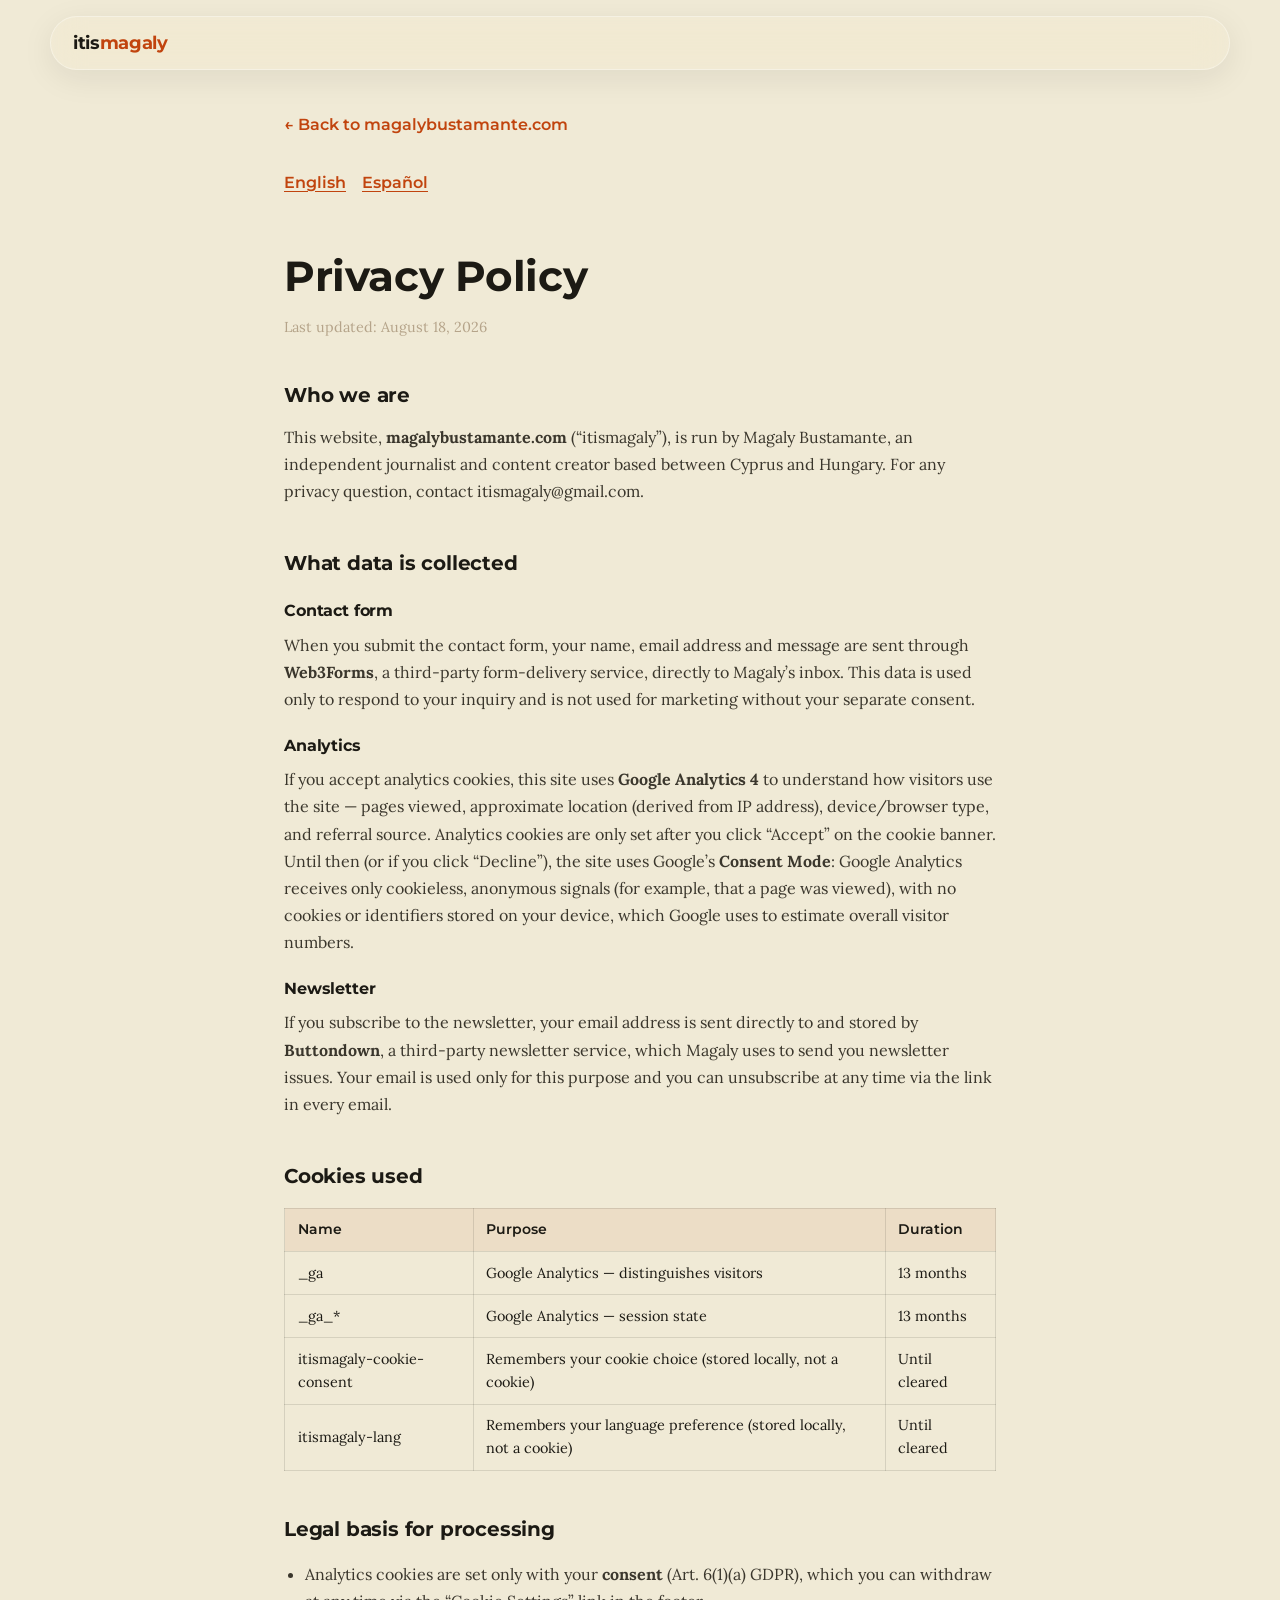
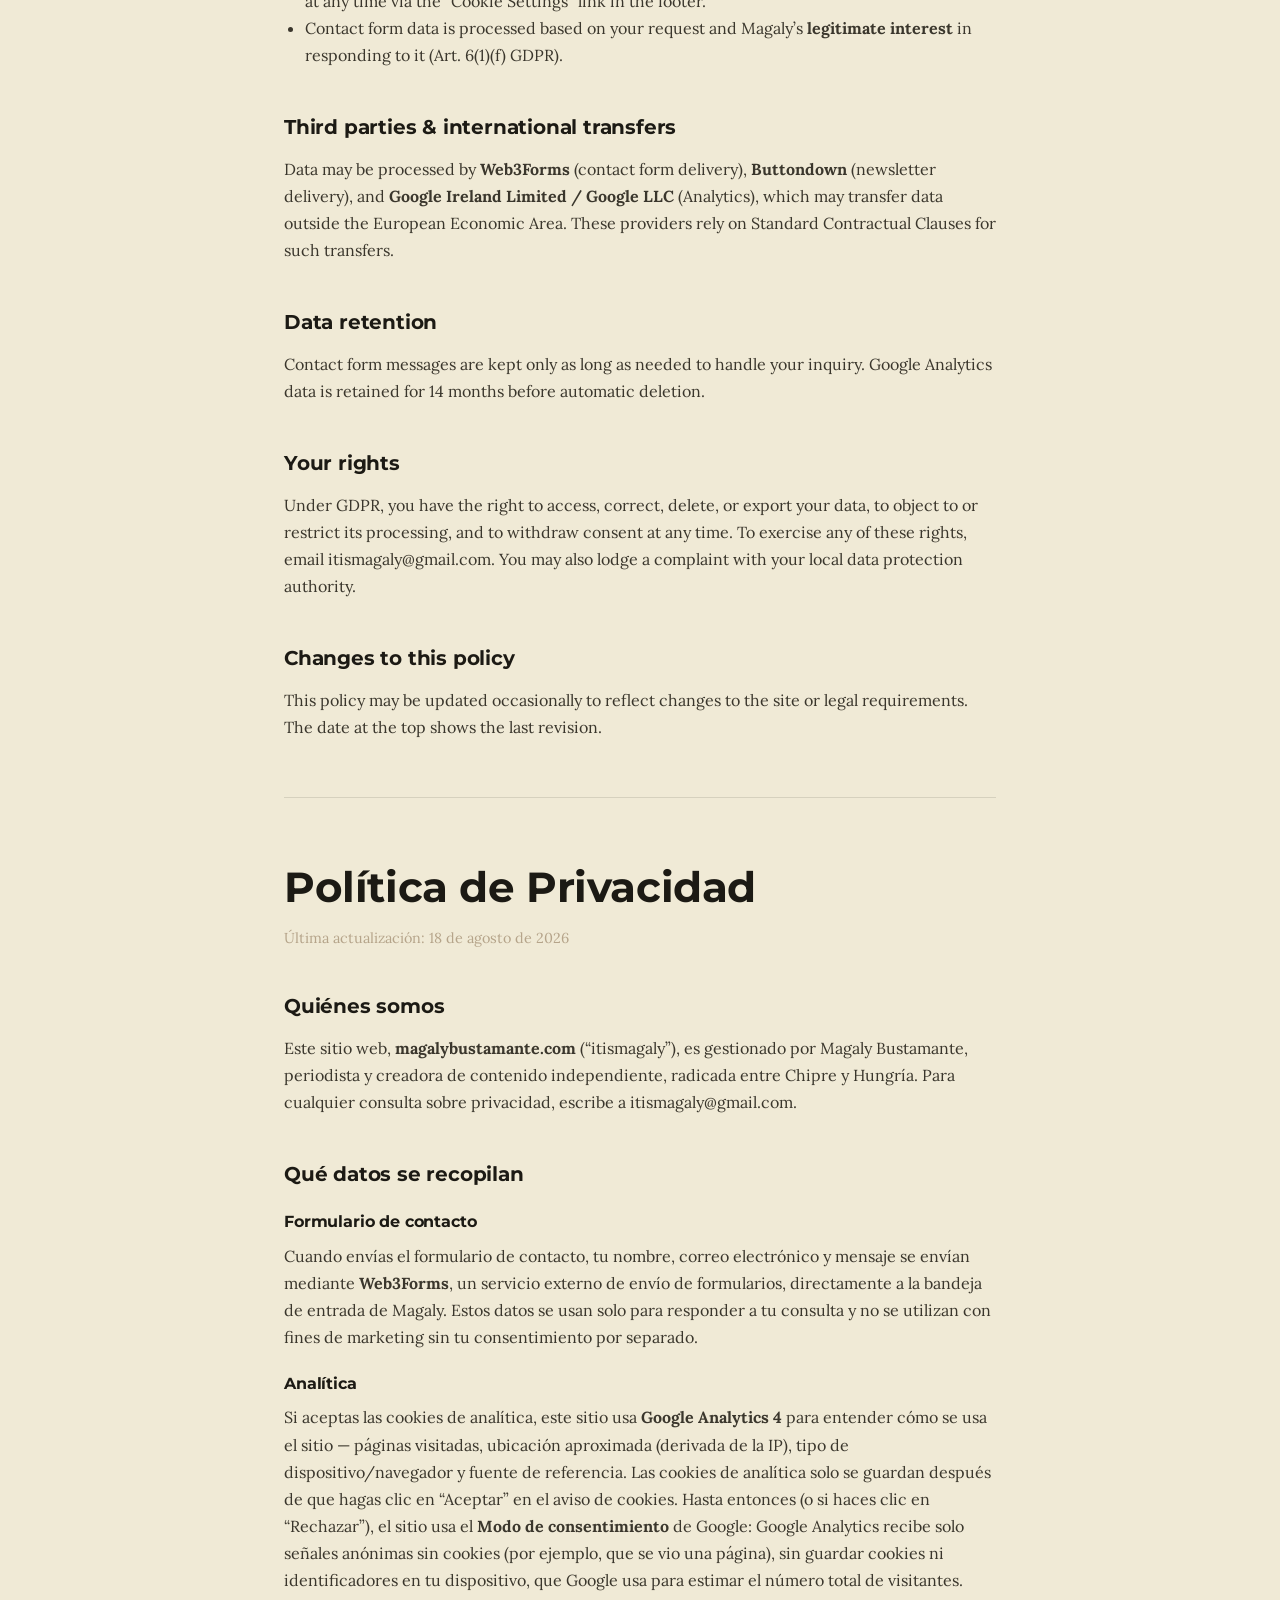
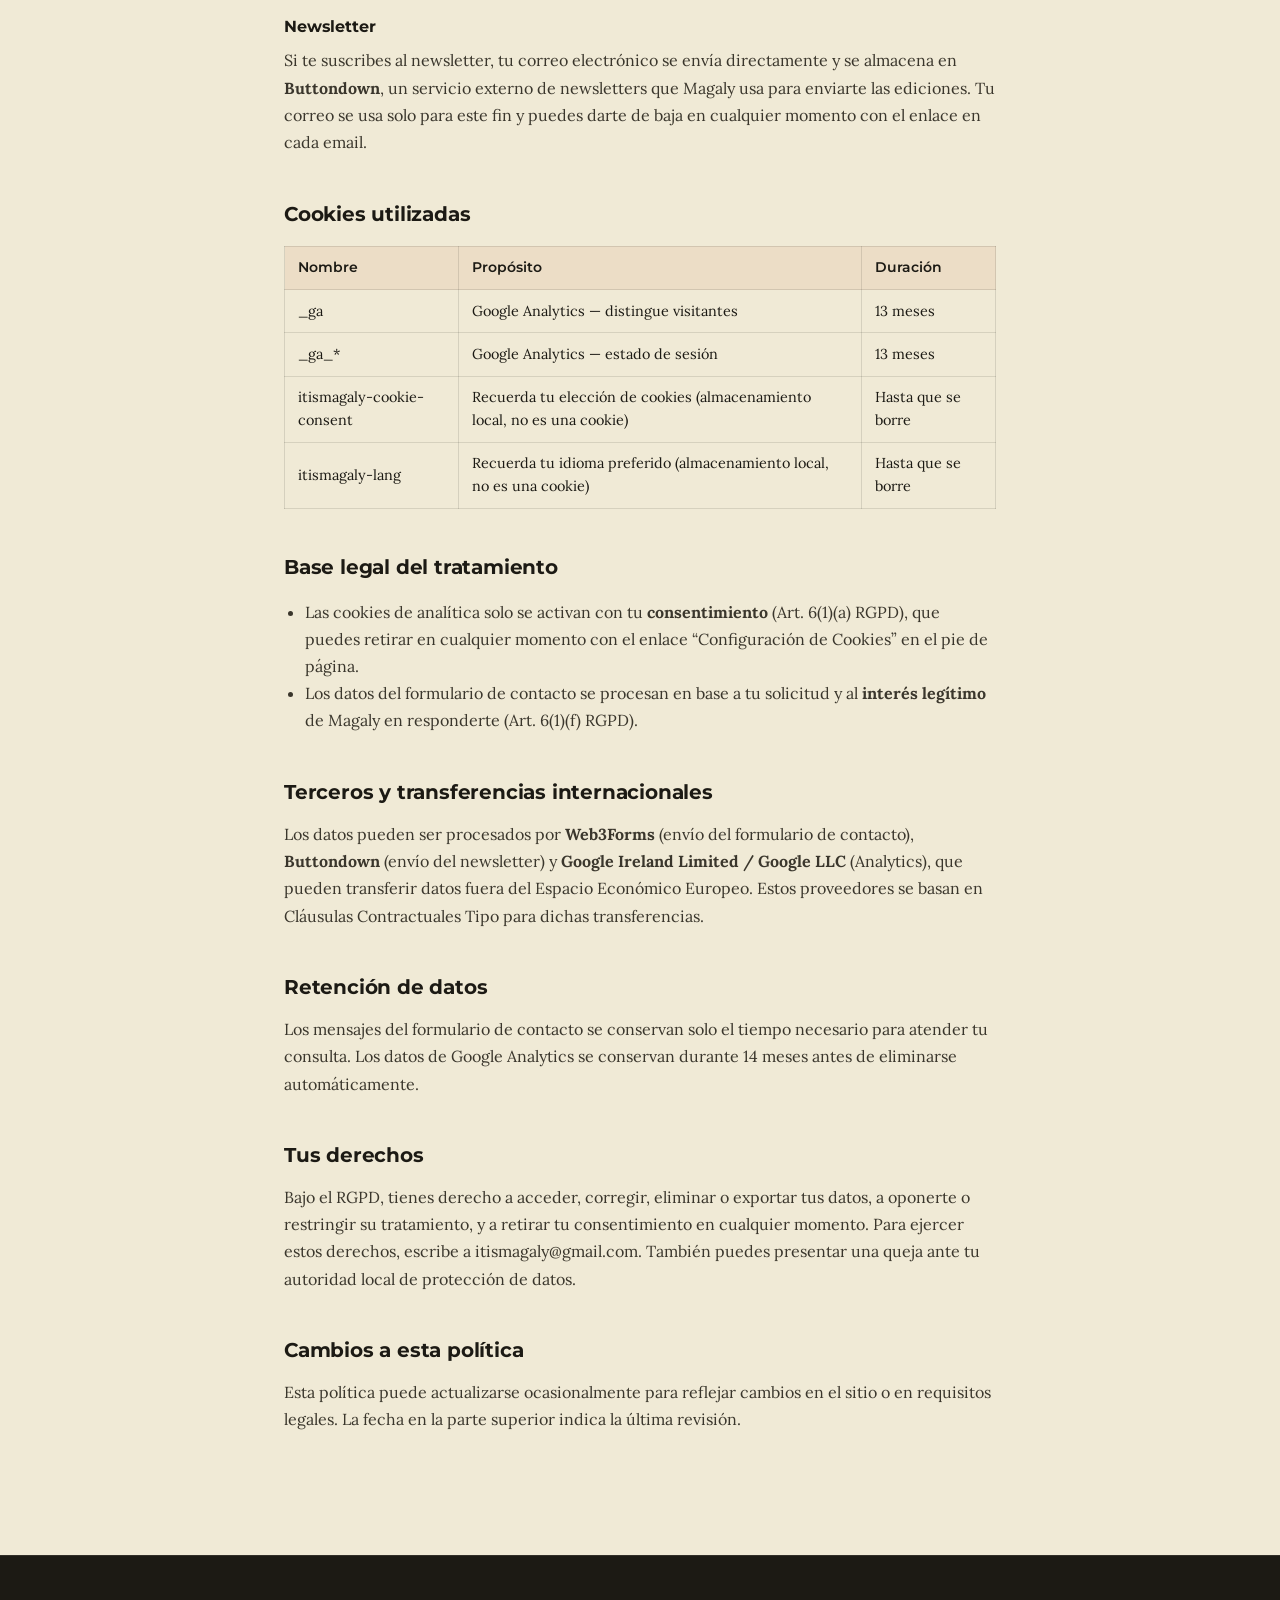
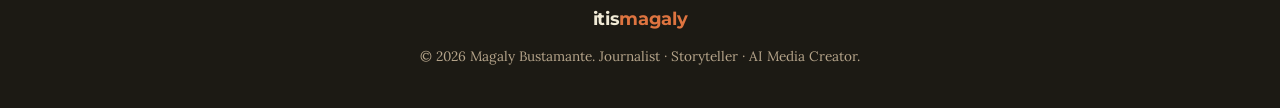
==== commit f42c0276: "Switch GA4 to Consent Mode v2 so non-consenting visits are measured cookielessly Analytics storage d" ====
--- a/privacy.html
+++ b/privacy.html
@@ -66,7 +66,7 @@
       <h3>Contact form</h3>
       <p>When you submit the contact form, your name, email address and message are sent through <strong>Web3Forms</strong>, a third-party form-delivery service, directly to Magaly&rsquo;s inbox. This data is used only to respond to your inquiry and is not used for marketing without your separate consent.</p>
       <h3>Analytics</h3>
-      <p>If you accept analytics cookies, this site uses <strong>Google Analytics 4</strong> to understand how visitors use the site &mdash; pages viewed, approximate location (derived from IP address), device/browser type, and referral source. Analytics only loads after you click &ldquo;Accept&rdquo; on the cookie banner; if you click &ldquo;Decline&rdquo;, no analytics script or cookie is set.</p>
+      <p>If you accept analytics cookies, this site uses <strong>Google Analytics 4</strong> to understand how visitors use the site &mdash; pages viewed, approximate location (derived from IP address), device/browser type, and referral source. Analytics cookies are only set after you click &ldquo;Accept&rdquo; on the cookie banner. Until then (or if you click &ldquo;Decline&rdquo;), the site uses Google&rsquo;s <strong>Consent Mode</strong>: Google Analytics receives only cookieless, anonymous signals (for example, that a page was viewed), with no cookies or identifiers stored on your device, which Google uses to estimate overall visitor numbers.</p>
       <h3>Newsletter</h3>
       <p>If you subscribe to the newsletter, your email address is sent directly to and stored by <strong>Buttondown</strong>, a third-party newsletter service, which Magaly uses to send you newsletter issues. Your email is used only for this purpose and you can unsubscribe at any time via the link in every email.</p>
     </div>
@@ -129,7 +129,7 @@
       <h3>Formulario de contacto</h3>
       <p>Cuando envías el formulario de contacto, tu nombre, correo electrónico y mensaje se envían mediante <strong>Web3Forms</strong>, un servicio externo de envío de formularios, directamente a la bandeja de entrada de Magaly. Estos datos se usan solo para responder a tu consulta y no se utilizan con fines de marketing sin tu consentimiento por separado.</p>
       <h3>Analítica</h3>
-      <p>Si aceptas las cookies de analítica, este sitio usa <strong>Google Analytics 4</strong> para entender cómo se usa el sitio &mdash; páginas visitadas, ubicación aproximada (derivada de la IP), tipo de dispositivo/navegador y fuente de referencia. La analítica solo se activa después de que hagas clic en &ldquo;Aceptar&rdquo; en el aviso de cookies; si haces clic en &ldquo;Rechazar&rdquo;, no se carga ningún script ni cookie de analítica.</p>
+      <p>Si aceptas las cookies de analítica, este sitio usa <strong>Google Analytics 4</strong> para entender cómo se usa el sitio &mdash; páginas visitadas, ubicación aproximada (derivada de la IP), tipo de dispositivo/navegador y fuente de referencia. Las cookies de analítica solo se guardan después de que hagas clic en &ldquo;Aceptar&rdquo; en el aviso de cookies. Hasta entonces (o si haces clic en &ldquo;Rechazar&rdquo;), el sitio usa el <strong>Modo de consentimiento</strong> de Google: Google Analytics recibe solo señales anónimas sin cookies (por ejemplo, que se vio una página), sin guardar cookies ni identificadores en tu dispositivo, que Google usa para estimar el número total de visitantes.</p>
       <h3>Newsletter</h3>
       <p>Si te suscribes al newsletter, tu correo electrónico se envía directamente y se almacena en <strong>Buttondown</strong>, un servicio externo de newsletters que Magaly usa para enviarte las ediciones. Tu correo se usa solo para este fin y puedes darte de baja en cualquier momento con el enlace en cada email.</p>
     </div>
